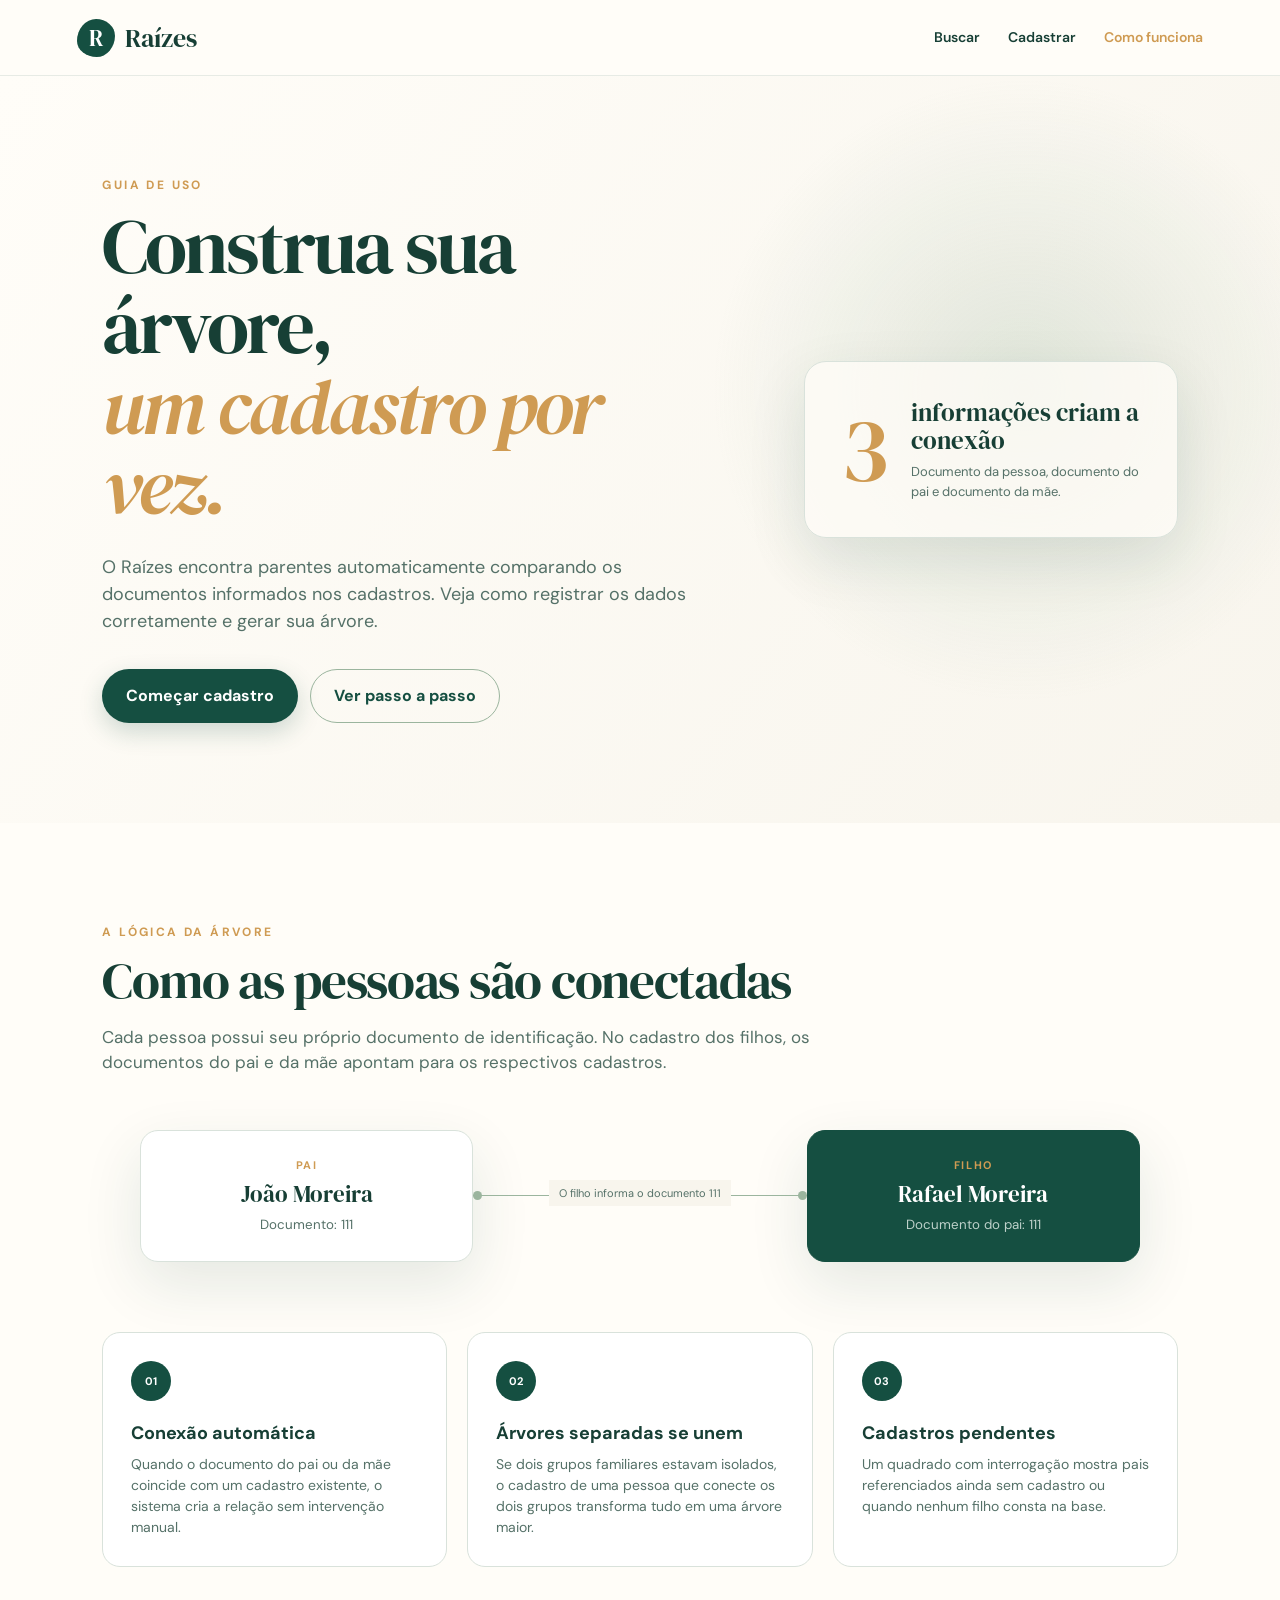
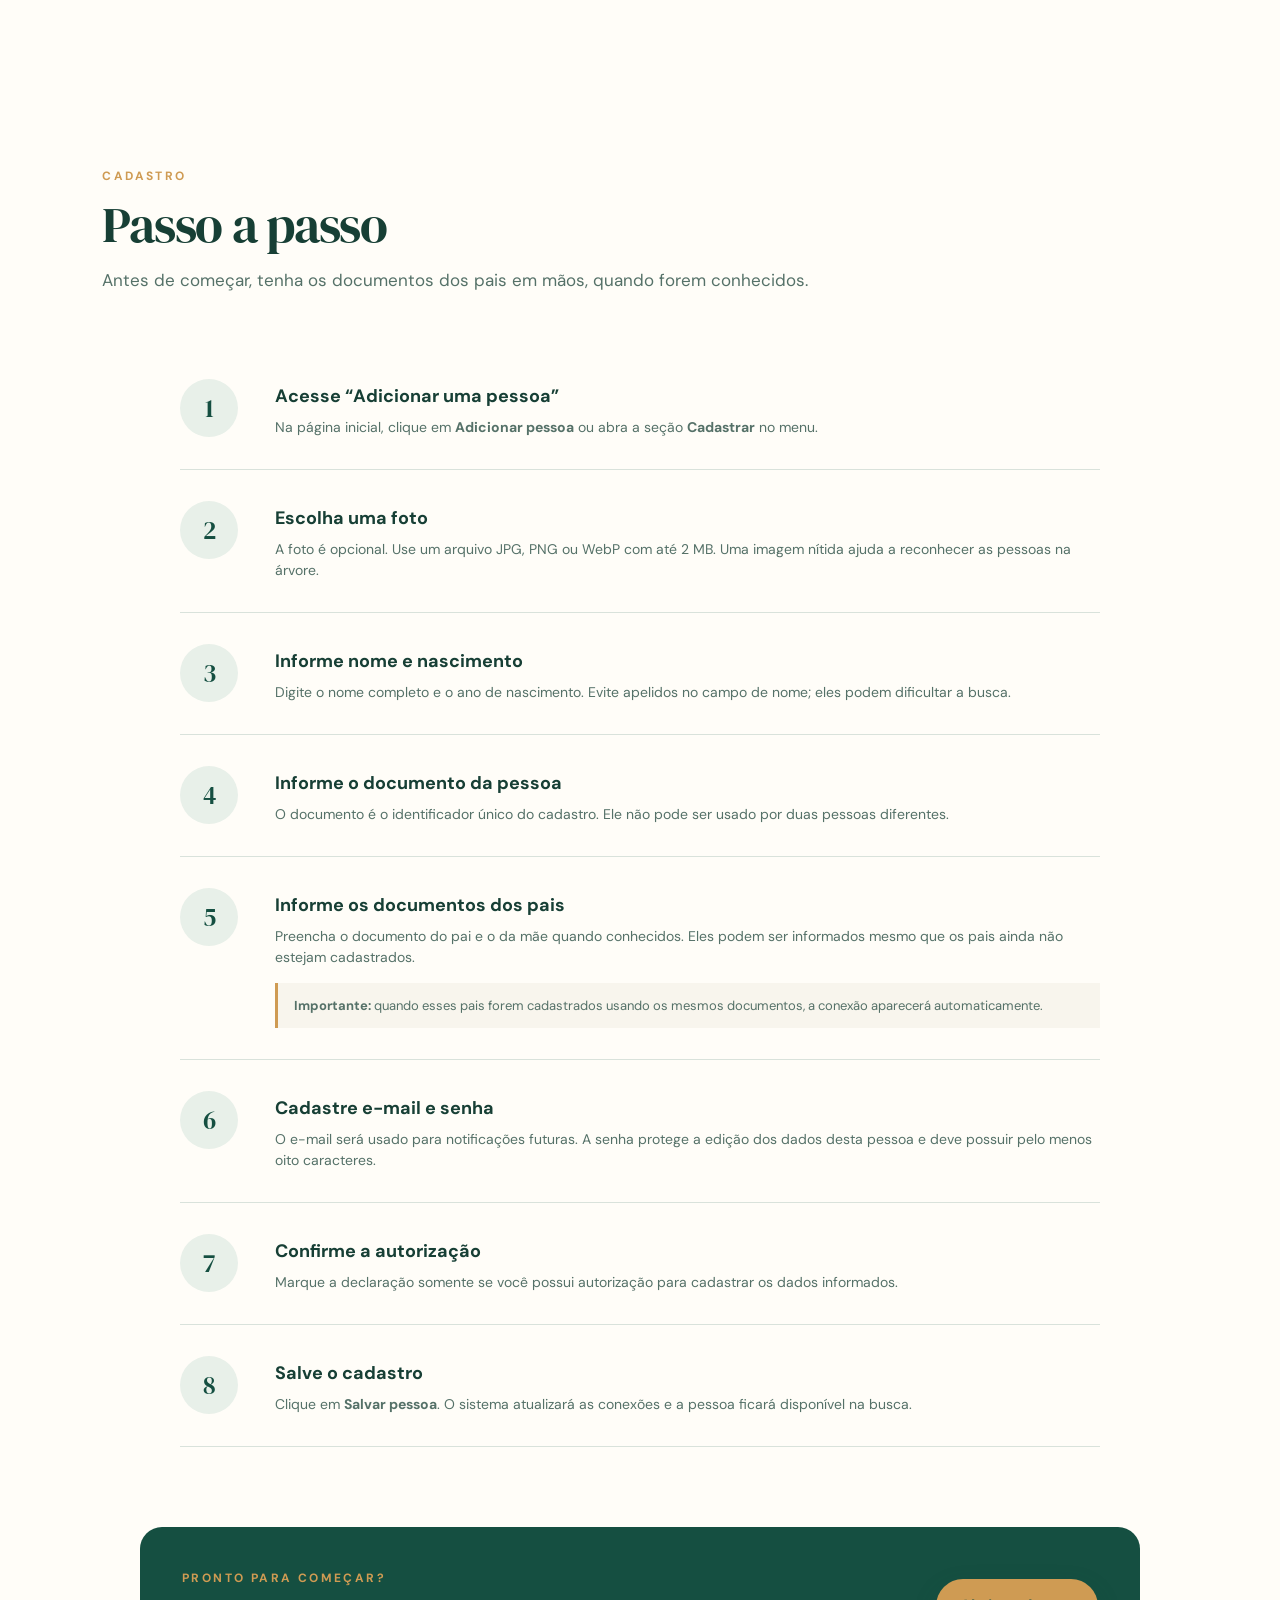
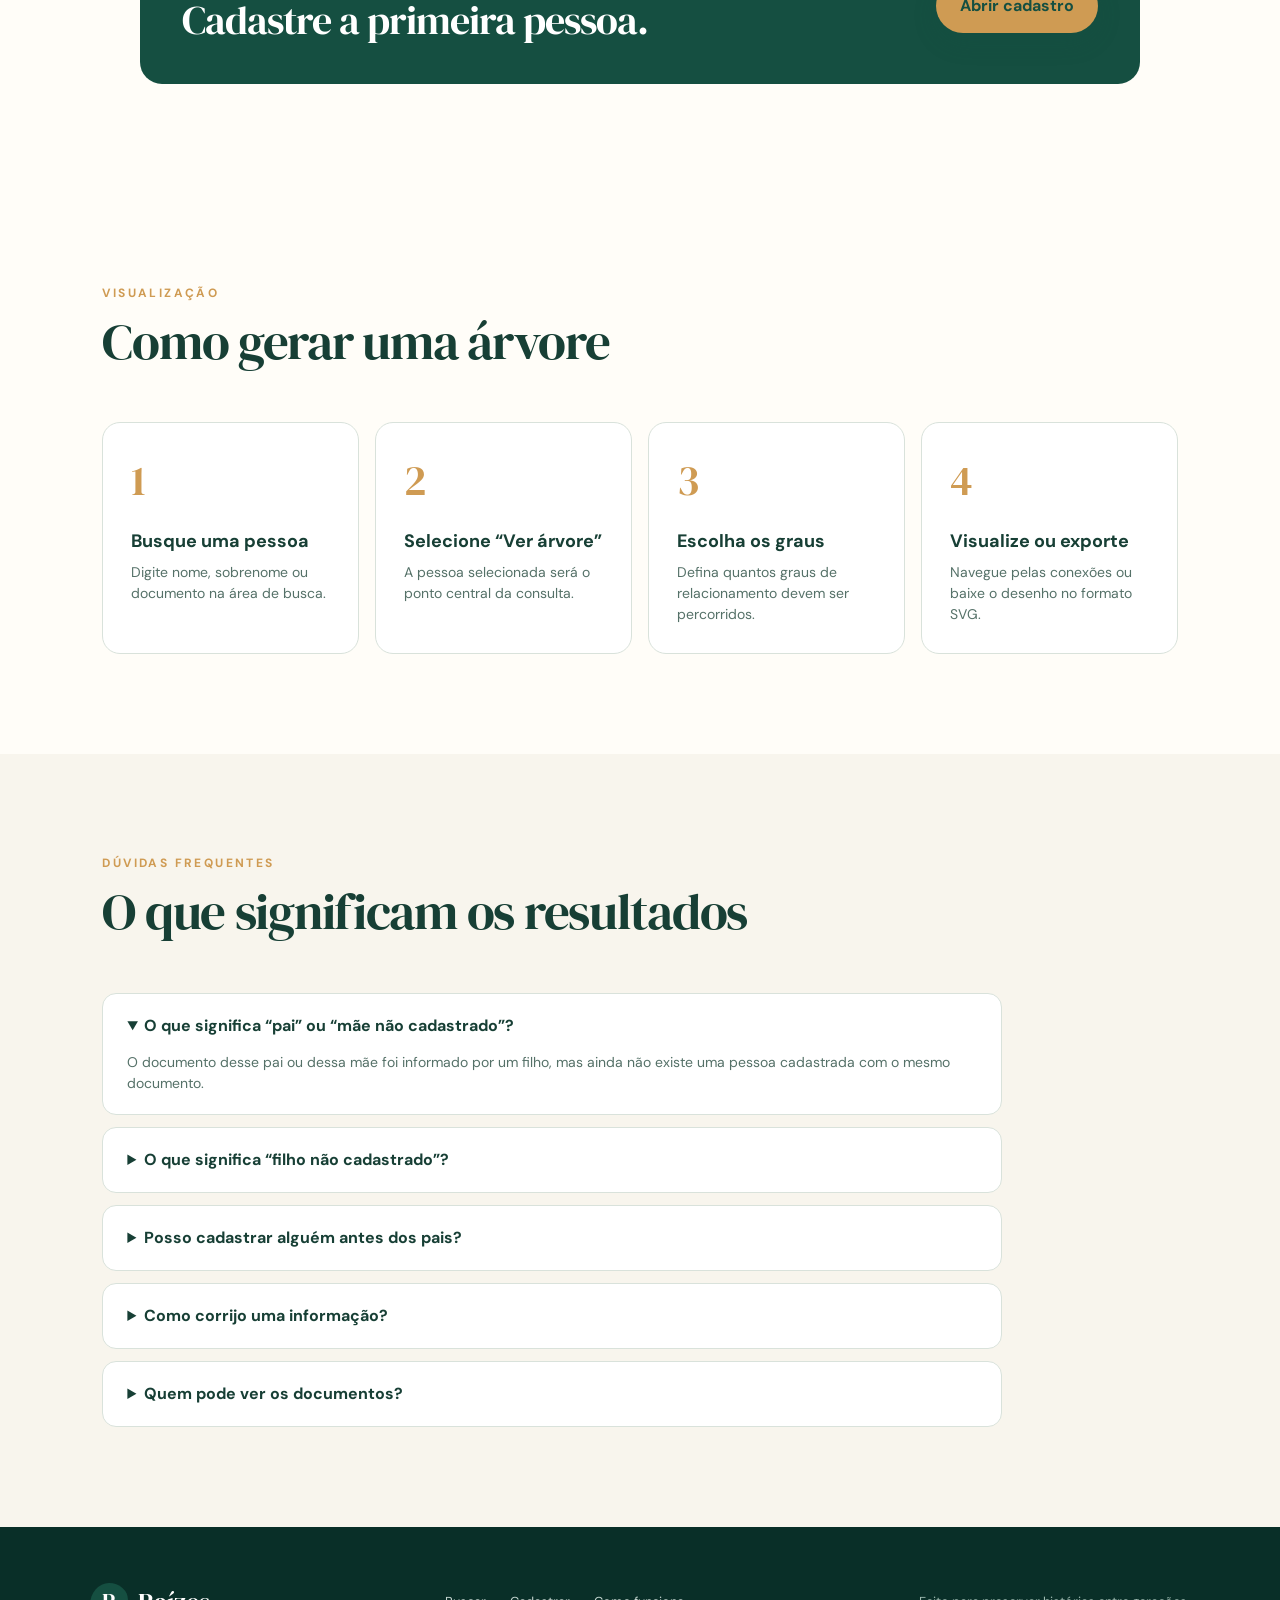
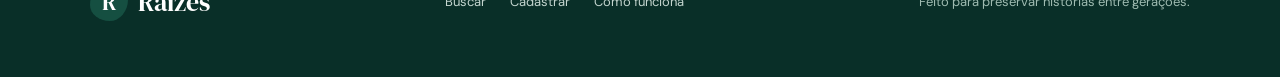
==== instrucoes.html @ 7bfa7e59 "Initial genealogy website" ====
<!doctype html>
<html lang="pt-BR">
<head>
  <meta charset="UTF-8">
  <meta name="viewport" content="width=device-width, initial-scale=1.0">
  <meta name="description" content="Instruções para cadastrar pessoas e gerar árvores genealógicas no Raízes.">
  <title>Como funciona — Raízes</title>
  <link rel="preconnect" href="https://fonts.googleapis.com">
  <link rel="preconnect" href="https://fonts.gstatic.com" crossorigin>
  <link href="https://fonts.googleapis.com/css2?family=DM+Sans:wght@400;500;600;700&family=DM+Serif+Display&display=swap" rel="stylesheet">
  <link rel="stylesheet" href="styles.css">
</head>
<body>
  <header class="site-header">
    <a class="brand" href="index.html" aria-label="Raízes, página inicial">
      <span class="brand-mark" aria-hidden="true">R</span>
      <span>Raízes</span>
    </a>
    <nav aria-label="Navegação principal">
      <a href="index.html#buscar">Buscar</a>
      <a href="index.html#cadastro">Cadastrar</a>
      <a class="nav-current" href="instrucoes.html" aria-current="page">Como funciona</a>
    </nav>
  </header>

  <main class="guide-page">
    <section class="guide-hero">
      <div>
        <p class="eyebrow">Guia de uso</p>
        <h1>Construa sua árvore,<br><em>um cadastro por vez.</em></h1>
        <p>O Raízes encontra parentes automaticamente comparando os documentos informados nos cadastros. Veja como registrar os dados corretamente e gerar sua árvore.</p>
        <div class="hero-actions">
          <a class="button button-primary" href="index.html#cadastro">Começar cadastro</a>
          <a class="button button-secondary" href="#passo-a-passo">Ver passo a passo</a>
        </div>
      </div>
      <aside class="guide-summary">
        <span class="summary-number">3</span>
        <div>
          <strong>informações criam a conexão</strong>
          <p>Documento da pessoa, documento do pai e documento da mãe.</p>
        </div>
      </aside>
    </section>

    <section class="guide-section" id="como-funciona">
      <div class="guide-section-heading">
        <p class="eyebrow">A lógica da árvore</p>
        <h2>Como as pessoas são conectadas</h2>
        <p>Cada pessoa possui seu próprio documento de identificação. No cadastro dos filhos, os documentos do pai e da mãe apontam para os respectivos cadastros.</p>
      </div>

      <div class="connection-example" aria-label="Exemplo de conexão familiar">
        <article class="example-person">
          <span class="example-role">Pai</span>
          <strong>João Moreira</strong>
          <small>Documento: 111</small>
        </article>
        <div class="example-line">
          <span>O filho informa o documento 111</span>
        </div>
        <article class="example-person example-focus">
          <span class="example-role">Filho</span>
          <strong>Rafael Moreira</strong>
          <small>Documento do pai: 111</small>
        </article>
      </div>

      <div class="information-grid">
        <article>
          <span class="info-icon">01</span>
          <h3>Conexão automática</h3>
          <p>Quando o documento do pai ou da mãe coincide com um cadastro existente, o sistema cria a relação sem intervenção manual.</p>
        </article>
        <article>
          <span class="info-icon">02</span>
          <h3>Árvores separadas se unem</h3>
          <p>Se dois grupos familiares estavam isolados, o cadastro de uma pessoa que conecte os dois grupos transforma tudo em uma árvore maior.</p>
        </article>
        <article>
          <span class="info-icon">03</span>
          <h3>Cadastros pendentes</h3>
          <p>Um quadrado com interrogação mostra pais referenciados ainda sem cadastro ou quando nenhum filho consta na base.</p>
        </article>
      </div>
    </section>

    <section class="guide-section guide-steps-section" id="passo-a-passo">
      <div class="guide-section-heading">
        <p class="eyebrow">Cadastro</p>
        <h2>Passo a passo</h2>
        <p>Antes de começar, tenha os documentos dos pais em mãos, quando forem conhecidos.</p>
      </div>

      <ol class="steps-list">
        <li>
          <span class="step-number">1</span>
          <div>
            <h3>Acesse “Adicionar uma pessoa”</h3>
            <p>Na página inicial, clique em <strong>Adicionar pessoa</strong> ou abra a seção <strong>Cadastrar</strong> no menu.</p>
          </div>
        </li>
        <li>
          <span class="step-number">2</span>
          <div>
            <h3>Escolha uma foto</h3>
            <p>A foto é opcional. Use um arquivo JPG, PNG ou WebP com até 2 MB. Uma imagem nítida ajuda a reconhecer as pessoas na árvore.</p>
          </div>
        </li>
        <li>
          <span class="step-number">3</span>
          <div>
            <h3>Informe nome e nascimento</h3>
            <p>Digite o nome completo e o ano de nascimento. Evite apelidos no campo de nome; eles podem dificultar a busca.</p>
          </div>
        </li>
        <li>
          <span class="step-number">4</span>
          <div>
            <h3>Informe o documento da pessoa</h3>
            <p>O documento é o identificador único do cadastro. Ele não pode ser usado por duas pessoas diferentes.</p>
          </div>
        </li>
        <li>
          <span class="step-number">5</span>
          <div>
            <h3>Informe os documentos dos pais</h3>
            <p>Preencha o documento do pai e o da mãe quando conhecidos. Eles podem ser informados mesmo que os pais ainda não estejam cadastrados.</p>
            <div class="step-note"><strong>Importante:</strong> quando esses pais forem cadastrados usando os mesmos documentos, a conexão aparecerá automaticamente.</div>
          </div>
        </li>
        <li>
          <span class="step-number">6</span>
          <div>
            <h3>Cadastre e-mail e senha</h3>
            <p>O e-mail será usado para notificações futuras. A senha protege a edição dos dados desta pessoa e deve possuir pelo menos oito caracteres.</p>
          </div>
        </li>
        <li>
          <span class="step-number">7</span>
          <div>
            <h3>Confirme a autorização</h3>
            <p>Marque a declaração somente se você possui autorização para cadastrar os dados informados.</p>
          </div>
        </li>
        <li>
          <span class="step-number">8</span>
          <div>
            <h3>Salve o cadastro</h3>
            <p>Clique em <strong>Salvar pessoa</strong>. O sistema atualizará as conexões e a pessoa ficará disponível na busca.</p>
          </div>
        </li>
      </ol>

      <div class="guide-cta">
        <div>
          <p class="eyebrow">Pronto para começar?</p>
          <h2>Cadastre a primeira pessoa.</h2>
        </div>
        <a class="button button-primary" href="index.html#cadastro">Abrir cadastro</a>
      </div>
    </section>

    <section class="guide-section">
      <div class="guide-section-heading">
        <p class="eyebrow">Visualização</p>
        <h2>Como gerar uma árvore</h2>
      </div>
      <div class="usage-cards">
        <article>
          <span>1</span>
          <h3>Busque uma pessoa</h3>
          <p>Digite nome, sobrenome ou documento na área de busca.</p>
        </article>
        <article>
          <span>2</span>
          <h3>Selecione “Ver árvore”</h3>
          <p>A pessoa selecionada será o ponto central da consulta.</p>
        </article>
        <article>
          <span>3</span>
          <h3>Escolha os graus</h3>
          <p>Defina quantos graus de relacionamento devem ser percorridos.</p>
        </article>
        <article>
          <span>4</span>
          <h3>Visualize ou exporte</h3>
          <p>Navegue pelas conexões ou baixe o desenho no formato SVG.</p>
        </article>
      </div>
    </section>

    <section class="guide-section guide-faq">
      <div class="guide-section-heading">
        <p class="eyebrow">Dúvidas frequentes</p>
        <h2>O que significam os resultados</h2>
      </div>
      <div class="faq-list">
        <details open>
          <summary>O que significa “pai” ou “mãe não cadastrado”?</summary>
          <p>O documento desse pai ou dessa mãe foi informado por um filho, mas ainda não existe uma pessoa cadastrada com o mesmo documento.</p>
        </details>
        <details>
          <summary>O que significa “filho não cadastrado”?</summary>
          <p>Nenhuma pessoa atualmente cadastrada informou esse registro como pai ou mãe. Isso significa apenas que não há filho encontrado na base.</p>
        </details>
        <details>
          <summary>Posso cadastrar alguém antes dos pais?</summary>
          <p>Sim. Informe os documentos dos pais. A interrogação será substituída automaticamente quando os respectivos cadastros forem criados.</p>
        </details>
        <details>
          <summary>Como corrijo uma informação?</summary>
          <p>Localize a pessoa na busca, clique em <strong>Editar</strong> e informe a senha definida no cadastro.</p>
        </details>
        <details>
          <summary>Quem pode ver os documentos?</summary>
          <p>Na listagem pública, os documentos aparecem mascarados. O acesso e o tratamento dos dados completos dependem das regras de privacidade configuradas pelo responsável pelo sistema.</p>
        </details>
      </div>
    </section>
  </main>

  <footer>
    <a class="brand" href="index.html"><span class="brand-mark">R</span><span>Raízes</span></a>
    <div class="footer-links">
      <a href="index.html#buscar">Buscar</a>
      <a href="index.html#cadastro">Cadastrar</a>
      <a href="instrucoes.html">Como funciona</a>
    </div>
    <p>Feito para preservar histórias entre gerações.</p>
  </footer>
</body>
</html>
---- styles.css ----
:root {
  --ink: #173f35;
  --ink-soft: #557168;
  --forest: #154f41;
  --forest-dark: #0d3c32;
  --sage: #9bb59e;
  --mint: #e8f0e9;
  --cream: #f8f5ed;
  --paper: #fffdf8;
  --gold: #cf9b53;
  --line: #d9e2db;
  --shadow: 0 22px 60px rgba(22, 64, 53, .11);
  --radius: 22px;
}

* { box-sizing: border-box; }
html { scroll-behavior: smooth; }
body {
  margin: 0;
  color: var(--ink);
  background: var(--paper);
  font-family: "DM Sans", sans-serif;
  line-height: 1.5;
}
button, input, select { font: inherit; }
button, a { -webkit-tap-highlight-color: transparent; }
a { color: inherit; text-decoration: none; }
.hidden { display: none !important; }
.sr-only { position: absolute; width: 1px; height: 1px; padding: 0; margin: -1px; overflow: hidden; clip: rect(0,0,0,0); white-space: nowrap; border: 0; }

.site-header {
  height: 76px;
  padding: 0 clamp(24px, 6vw, 88px);
  display: flex;
  align-items: center;
  justify-content: space-between;
  border-bottom: 1px solid rgba(21,79,65,.1);
  position: sticky;
  top: 0;
  z-index: 20;
  background: rgba(255,253,248,.92);
  backdrop-filter: blur(16px);
}
.brand { display: inline-flex; align-items: center; gap: 10px; font: 26px "DM Serif Display", serif; }
.brand-mark {
  width: 38px; height: 38px; display: grid; place-items: center;
  color: white; background: var(--forest); border-radius: 50% 50% 48% 52% / 58% 44% 56% 42%;
  font-size: 23px;
}
nav { display: flex; align-items: center; gap: 28px; font-size: 14px; font-weight: 600; }
nav a:hover { color: var(--gold); }
.nav-current { color: var(--gold); }

.hero {
  min-height: calc(100vh - 76px);
  padding: 72px clamp(24px, 7vw, 110px);
  display: grid;
  grid-template-columns: minmax(0, 1fr) minmax(360px, .9fr);
  align-items: center;
  gap: 48px;
  overflow: hidden;
  background:
    radial-gradient(circle at 82% 46%, rgba(154,181,158,.23), transparent 29%),
    linear-gradient(120deg, var(--paper), var(--cream));
}
.eyebrow { margin: 0 0 13px; color: var(--gold); font-size: 12px; font-weight: 700; letter-spacing: .2em; text-transform: uppercase; }
h1, h2 { font-family: "DM Serif Display", serif; font-weight: 400; line-height: 1.04; }
h1 { max-width: 720px; margin: 0; font-size: clamp(58px, 7vw, 102px); letter-spacing: -.04em; }
h1 em { color: var(--gold); font-weight: 400; }
h2 { margin: 0; font-size: clamp(38px, 4vw, 58px); letter-spacing: -.025em; }
.hero-text { max-width: 590px; margin: 28px 0 32px; color: var(--ink-soft); font-size: 18px; }
.hero-actions, .form-actions, .dialog-actions { display: flex; gap: 12px; flex-wrap: wrap; }
.button {
  border: 1px solid transparent; border-radius: 999px; padding: 14px 23px; cursor: pointer;
  font-weight: 700; transition: .2s ease; display: inline-flex; align-items: center; justify-content: center;
}
.button:hover { transform: translateY(-2px); }
.button-primary { background: var(--forest); color: white; box-shadow: 0 9px 24px rgba(21,79,65,.2); }
.button-primary:hover { background: var(--forest-dark); }
.button-secondary { color: var(--forest); background: transparent; border-color: var(--sage); }
.button-secondary:hover, .button-ghost:hover { background: var(--mint); }
.button-ghost { padding: 10px 16px; color: var(--forest); background: transparent; }
.button-small { padding: 9px 15px; font-size: 13px; }
.hero-stats { margin-top: 58px; display: flex; gap: 50px; }
.hero-stats div { display: grid; }
.hero-stats strong { font: 34px "DM Serif Display", serif; }
.hero-stats span { color: var(--ink-soft); font-size: 12px; text-transform: uppercase; letter-spacing: .11em; }

.hero-art { min-height: 560px; position: relative; }
.hero-art svg { position: absolute; inset: 0; width: 100%; height: 100%; }
.hero-art path { fill: none; stroke: rgba(21,79,65,.32); stroke-width: 1.5; stroke-dasharray: 5 6; }
.orbit { position: absolute; border: 1px solid rgba(21,79,65,.12); border-radius: 50%; }
.orbit-one { inset: 12%; }
.orbit-two { inset: 25%; }
.portrait {
  position: absolute; z-index: 2; display: grid; place-items: center;
  border: 8px solid var(--paper); border-radius: 50%; color: white;
  background: linear-gradient(145deg, var(--sage), var(--forest));
  box-shadow: var(--shadow); font: 600 18px "DM Sans";
}
.portrait-main { width: 148px; height: 148px; left: 50%; top: 50%; transform: translate(-50%,-50%); font-size: 32px; background: linear-gradient(145deg, #d1b895, #6b4d3f); }
.portrait-a { width: 92px; height: 92px; left: 10%; top: 15%; }
.portrait-b { width: 104px; height: 104px; right: 8%; top: 12%; background: linear-gradient(145deg, #aebcc8, #3f5562); }
.portrait-c { width: 86px; height: 86px; left: 11%; bottom: 12%; background: linear-gradient(145deg, #d2aa9d, #704b47); }
.portrait-d { width: 82px; height: 82px; right: 6%; bottom: 10%; color: var(--forest); background: var(--mint); border-style: dashed; }

.section { padding: 100px clamp(24px, 7vw, 110px); }
.section-heading { display: flex; align-items: end; justify-content: space-between; gap: 40px; margin-bottom: 46px; }
.section-heading > p { max-width: 480px; color: var(--ink-soft); }
.search-section { background: var(--forest); color: white; }
.search-section .section-heading > p, .search-section .result-meta { color: #b9d0c7; }
.search-bar { display: flex; gap: 12px; max-width: 900px; }
.search-field { flex: 1; height: 60px; display: flex; align-items: center; gap: 14px; background: white; border-radius: 999px; padding: 0 22px; }
.search-field svg { width: 22px; fill: none; stroke: var(--ink-soft); stroke-width: 1.8; }
.search-field input { flex: 1; min-width: 0; border: 0; outline: 0; color: var(--ink); font-size: 16px; }
.search-section .button-primary { background: var(--gold); color: #193e35; }
.result-meta { margin: 20px 0; font-size: 13px; }
.people-grid { display: grid; grid-template-columns: repeat(4, 1fr); gap: 16px; }
.person-card {
  min-width: 0; padding: 20px; text-align: left; color: var(--ink); background: var(--paper);
  border: 2px solid transparent; border-radius: 18px; cursor: pointer; transition: .2s ease;
}
.person-card:hover, .person-card.selected { border-color: var(--gold); transform: translateY(-3px); }
.person-card-header { display: flex; align-items: center; gap: 13px; }
.avatar {
  width: 50px; height: 50px; flex: 0 0 50px; object-fit: cover; border-radius: 50%;
  display: grid; place-items: center; color: white; background: var(--sage); font-weight: 700;
}
.person-card h3 { overflow: hidden; margin: 0; font-size: 16px; text-overflow: ellipsis; white-space: nowrap; }
.person-card p { margin: 3px 0 0; color: var(--ink-soft); font-size: 12px; }
.person-card-actions { display: flex; gap: 8px; margin-top: 16px; }
.card-link { padding: 0; border: 0; color: var(--forest); background: none; cursor: pointer; font-size: 12px; font-weight: 700; }
.empty-results { grid-column: 1 / -1; padding: 50px; text-align: center; color: #b9d0c7; border: 1px dashed #608378; border-radius: var(--radius); }

.tree-section { background: var(--cream); }
.tree-heading { align-items: center; }
.tree-controls { display: flex; align-items: end; gap: 10px; flex-wrap: wrap; }
.tree-controls label { display: grid; gap: 5px; color: var(--ink-soft); font-size: 11px; font-weight: 700; text-transform: uppercase; }
select, .field input {
  min-height: 48px; padding: 0 14px; color: var(--ink); background: white; border: 1px solid var(--line); border-radius: 12px; outline: none;
}
select:focus, .field input:focus { border-color: var(--forest); box-shadow: 0 0 0 3px rgba(21,79,65,.1); }
.tree-legend { display: flex; gap: 20px; margin-bottom: 15px; color: var(--ink-soft); font-size: 12px; }
.tree-legend span { display: flex; align-items: center; gap: 7px; }
.legend-dot { width: 10px; height: 10px; border-radius: 50%; }
.person-dot { background: var(--forest); }
.missing-dot { border: 2px dashed var(--gold); }
.tree-canvas {
  min-height: 570px; position: relative; overflow: auto; background: var(--paper);
  border: 1px solid var(--line); border-radius: var(--radius); box-shadow: var(--shadow);
}
#tree-svg { min-width: 100%; min-height: 570px; display: block; }
.tree-empty { position: absolute; inset: 0; display: grid; place-items: center; color: var(--ink-soft); }
.tree-edge { fill: none; stroke: #a8bdb2; stroke-width: 1.5; }
.tree-node { cursor: pointer; }
.tree-node circle { fill: var(--paper); stroke: var(--forest); stroke-width: 3; }
.tree-node.focus circle { fill: var(--forest); }
.tree-node.focus text { fill: white; }
.tree-node.missing rect { fill: var(--cream); stroke: var(--gold); stroke-width: 2; stroke-dasharray: 6 4; }
.tree-node text { fill: var(--ink); font-family: "DM Sans"; text-anchor: middle; pointer-events: none; }
.tree-node .node-name { font-size: 12px; font-weight: 700; }
.tree-node .node-meta { fill: var(--ink-soft); font-size: 10px; }
.tree-node.focus .node-meta { fill: #c8dad2; }

.form-section { display: grid; grid-template-columns: .75fr 1.25fr; gap: 80px; background: var(--paper); }
.form-intro > p:not(.eyebrow) { color: var(--ink-soft); }
.privacy-note { margin-top: 40px; padding: 20px; border-left: 3px solid var(--gold); background: var(--cream); }
.privacy-note p { margin: 6px 0 0; color: var(--ink-soft); font-size: 13px; }
.person-form { display: grid; grid-template-columns: 1fr 1fr; gap: 20px; padding: 32px; border: 1px solid var(--line); border-radius: var(--radius); box-shadow: var(--shadow); }
.field { display: grid; gap: 7px; }
.field label, .field > span { color: var(--ink-soft); font-size: 12px; font-weight: 700; }
.full { grid-column: 1 / -1; }
.photo-field { grid-column: 1 / -1; display: flex; align-items: center; gap: 13px; }
.photo-field small { color: var(--ink-soft); }
.photo-preview { width: 70px; height: 70px; overflow: hidden; display: grid; place-items: center; border: 1px dashed var(--sage); border-radius: 50%; background: var(--mint); font-size: 24px; }
.photo-preview img { width: 100%; height: 100%; object-fit: cover; }
.consent { display: flex; gap: 10px; color: var(--ink-soft); font-size: 12px; }
.consent input { margin-top: 3px; accent-color: var(--forest); }
.form-status { min-height: 20px; margin: 0; color: var(--ink-soft); font-size: 13px; }
.form-status.error { color: #a63838; }
.form-status.success { color: var(--forest); }

footer { min-height: 150px; padding: 40px clamp(24px, 7vw, 110px); display: flex; align-items: center; justify-content: space-between; color: white; background: #092f28; }
footer p { color: #9fbbb1; font-size: 13px; }
.footer-links { display: flex; gap: 24px; color: #c4d5cf; font-size: 13px; }
.footer-links a:hover { color: var(--gold); }

.guide-page { background: var(--paper); }
.guide-hero {
  min-height: 640px; padding: 100px clamp(24px, 8vw, 130px);
  display: grid; grid-template-columns: 1.25fr .75fr; align-items: center; gap: 80px;
  background:
    radial-gradient(circle at 80% 42%, rgba(154,181,158,.28), transparent 28%),
    linear-gradient(125deg, var(--paper), var(--cream));
}
.guide-hero h1 { font-size: clamp(52px, 6vw, 88px); }
.guide-hero > div > p:not(.eyebrow) { max-width: 700px; margin: 28px 0 34px; color: var(--ink-soft); font-size: 18px; }
.guide-summary {
  padding: 36px; display: flex; align-items: center; gap: 22px;
  background: rgba(255,253,248,.78); border: 1px solid var(--line); border-radius: var(--radius); box-shadow: var(--shadow);
}
.summary-number { color: var(--gold); font: 90px "DM Serif Display", serif; line-height: 1; }
.guide-summary strong { display: block; font: 25px "DM Serif Display", serif; line-height: 1.12; }
.guide-summary p { margin: 8px 0 0; color: var(--ink-soft); font-size: 13px; }
.guide-section { padding: 100px clamp(24px, 8vw, 130px); }
.guide-section:nth-child(odd) { background: var(--cream); }
.guide-section-heading { max-width: 780px; margin-bottom: 54px; }
.guide-section-heading > p:last-child { color: var(--ink-soft); font-size: 17px; }
.connection-example {
  max-width: 1000px; margin: 0 auto 70px; display: grid; grid-template-columns: 1fr 1fr 1fr; align-items: center;
}
.example-person { padding: 26px; display: grid; gap: 5px; text-align: center; background: white; border: 1px solid var(--line); border-radius: 18px; box-shadow: var(--shadow); }
.example-focus { color: white; background: var(--forest); border-color: var(--forest); }
.example-role { color: var(--gold); font-size: 11px; font-weight: 700; letter-spacing: .15em; text-transform: uppercase; }
.example-person strong { font: 23px "DM Serif Display", serif; }
.example-person small { color: var(--ink-soft); }
.example-focus small { color: #bed1ca; }
.example-line { height: 1px; position: relative; background: var(--sage); text-align: center; }
.example-line::before, .example-line::after { content: ""; width: 9px; height: 9px; position: absolute; top: -4px; border-radius: 50%; background: var(--sage); }
.example-line::before { left: 0; }
.example-line::after { right: 0; }
.example-line span { padding: 6px 10px; position: relative; top: -15px; color: var(--ink-soft); background: var(--cream); font-size: 11px; }
.information-grid { display: grid; grid-template-columns: repeat(3, 1fr); gap: 20px; }
.information-grid article, .usage-cards article { padding: 28px; background: white; border: 1px solid var(--line); border-radius: 18px; }
.info-icon { width: 40px; height: 40px; display: grid; place-items: center; color: white; background: var(--forest); border-radius: 50%; font-size: 11px; font-weight: 700; }
.information-grid h3, .usage-cards h3, .steps-list h3 { margin: 19px 0 7px; font-size: 18px; }
.information-grid p, .usage-cards p, .steps-list p { margin: 0; color: var(--ink-soft); font-size: 14px; }
.guide-steps-section { background: var(--paper) !important; }
.steps-list { max-width: 920px; margin: 0 auto; padding: 0; list-style: none; }
.steps-list li { display: grid; grid-template-columns: 70px 1fr; gap: 25px; padding: 31px 0; border-bottom: 1px solid var(--line); }
.step-number {
  width: 58px; height: 58px; display: grid; place-items: center;
  color: var(--forest); background: var(--mint); border-radius: 50%; font: 25px "DM Serif Display", serif;
}
.steps-list h3 { margin-top: 4px; }
.step-note { margin-top: 15px; padding: 13px 16px; color: var(--ink-soft); background: var(--cream); border-left: 3px solid var(--gold); font-size: 13px; }
.guide-cta { max-width: 1000px; margin: 80px auto 0; padding: 42px; display: flex; align-items: center; justify-content: space-between; gap: 30px; color: white; background: var(--forest); border-radius: var(--radius); }
.guide-cta h2 { font-size: 40px; }
.guide-cta .button-primary { color: var(--forest); background: var(--gold); }
.usage-cards { display: grid; grid-template-columns: repeat(4, 1fr); gap: 16px; }
.usage-cards > article > span { color: var(--gold); font: 42px "DM Serif Display", serif; }
.faq-list { max-width: 900px; display: grid; gap: 12px; }
.faq-list details { padding: 20px 24px; background: white; border: 1px solid var(--line); border-radius: 14px; }
.faq-list summary { cursor: pointer; font-weight: 700; }
.faq-list p { margin: 14px 0 0; color: var(--ink-soft); font-size: 14px; }

dialog { width: min(520px, calc(100% - 30px)); padding: 0; border: 0; border-radius: var(--radius); box-shadow: 0 30px 100px rgba(0,0,0,.3); }
dialog::backdrop { background: rgba(8,35,29,.6); backdrop-filter: blur(5px); }
.dialog-card { position: relative; display: grid; gap: 18px; padding: 34px; }
.dialog-card h2 { font-size: 38px; }
.dialog-card > p:not(.eyebrow) { margin: 0; color: var(--ink-soft); }
.dialog-close { position: absolute; right: 18px; top: 14px; border: 0; background: none; color: var(--ink-soft); cursor: pointer; font-size: 28px; }
.dialog-actions { justify-content: flex-end; }
.toggle-row { display: flex; gap: 10px; color: var(--ink-soft); font-size: 13px; }
.toast {
  position: fixed; right: 22px; bottom: 22px; z-index: 50; max-width: 360px; padding: 14px 18px;
  color: white; background: var(--forest); border-radius: 12px; box-shadow: var(--shadow);
  opacity: 0; transform: translateY(15px); pointer-events: none; transition: .25s ease;
}
.toast.show { opacity: 1; transform: translateY(0); }

@media (max-width: 960px) {
  .hero { grid-template-columns: 1fr; padding-top: 60px; }
  .hero-art { min-height: 460px; }
  .people-grid { grid-template-columns: repeat(2, 1fr); }
  .form-section { grid-template-columns: 1fr; gap: 40px; }
  .section-heading { align-items: start; flex-direction: column; }
  .guide-hero { grid-template-columns: 1fr; }
  .guide-summary { max-width: 520px; }
  .information-grid { grid-template-columns: 1fr; }
  .usage-cards { grid-template-columns: repeat(2, 1fr); }
}
@media (max-width: 640px) {
  nav a { display: none; }
  .site-header { padding: 0 18px; }
  .hero, .section { padding: 64px 20px; }
  .hero { min-height: auto; }
  .hero-art { min-height: 360px; }
  .portrait-main { width: 110px; height: 110px; }
  .people-grid { grid-template-columns: 1fr; }
  .search-bar { flex-direction: column; }
  .person-form { grid-template-columns: 1fr; padding: 22px; }
  .field, .full, .photo-field { grid-column: 1; }
  .tree-controls { align-items: stretch; width: 100%; }
  .tree-controls > * { flex: 1; }
  footer { align-items: start; flex-direction: column; gap: 20px; }
  .footer-links { flex-wrap: wrap; }
  .guide-hero, .guide-section { padding: 64px 20px; }
  .guide-hero { min-height: auto; }
  .connection-example { grid-template-columns: 1fr; gap: 35px; }
  .example-line { height: 60px; width: 1px; margin: 0 auto; }
  .example-line::before { left: -4px; top: 0; }
  .example-line::after { left: -4px; top: auto; bottom: 0; }
  .example-line span { width: 180px; display: block; top: 17px; left: -90px; }
  .steps-list li { grid-template-columns: 48px 1fr; gap: 14px; }
  .step-number { width: 44px; height: 44px; font-size: 20px; }
  .usage-cards { grid-template-columns: 1fr; }
  .guide-cta { align-items: start; flex-direction: column; padding: 30px; }
}
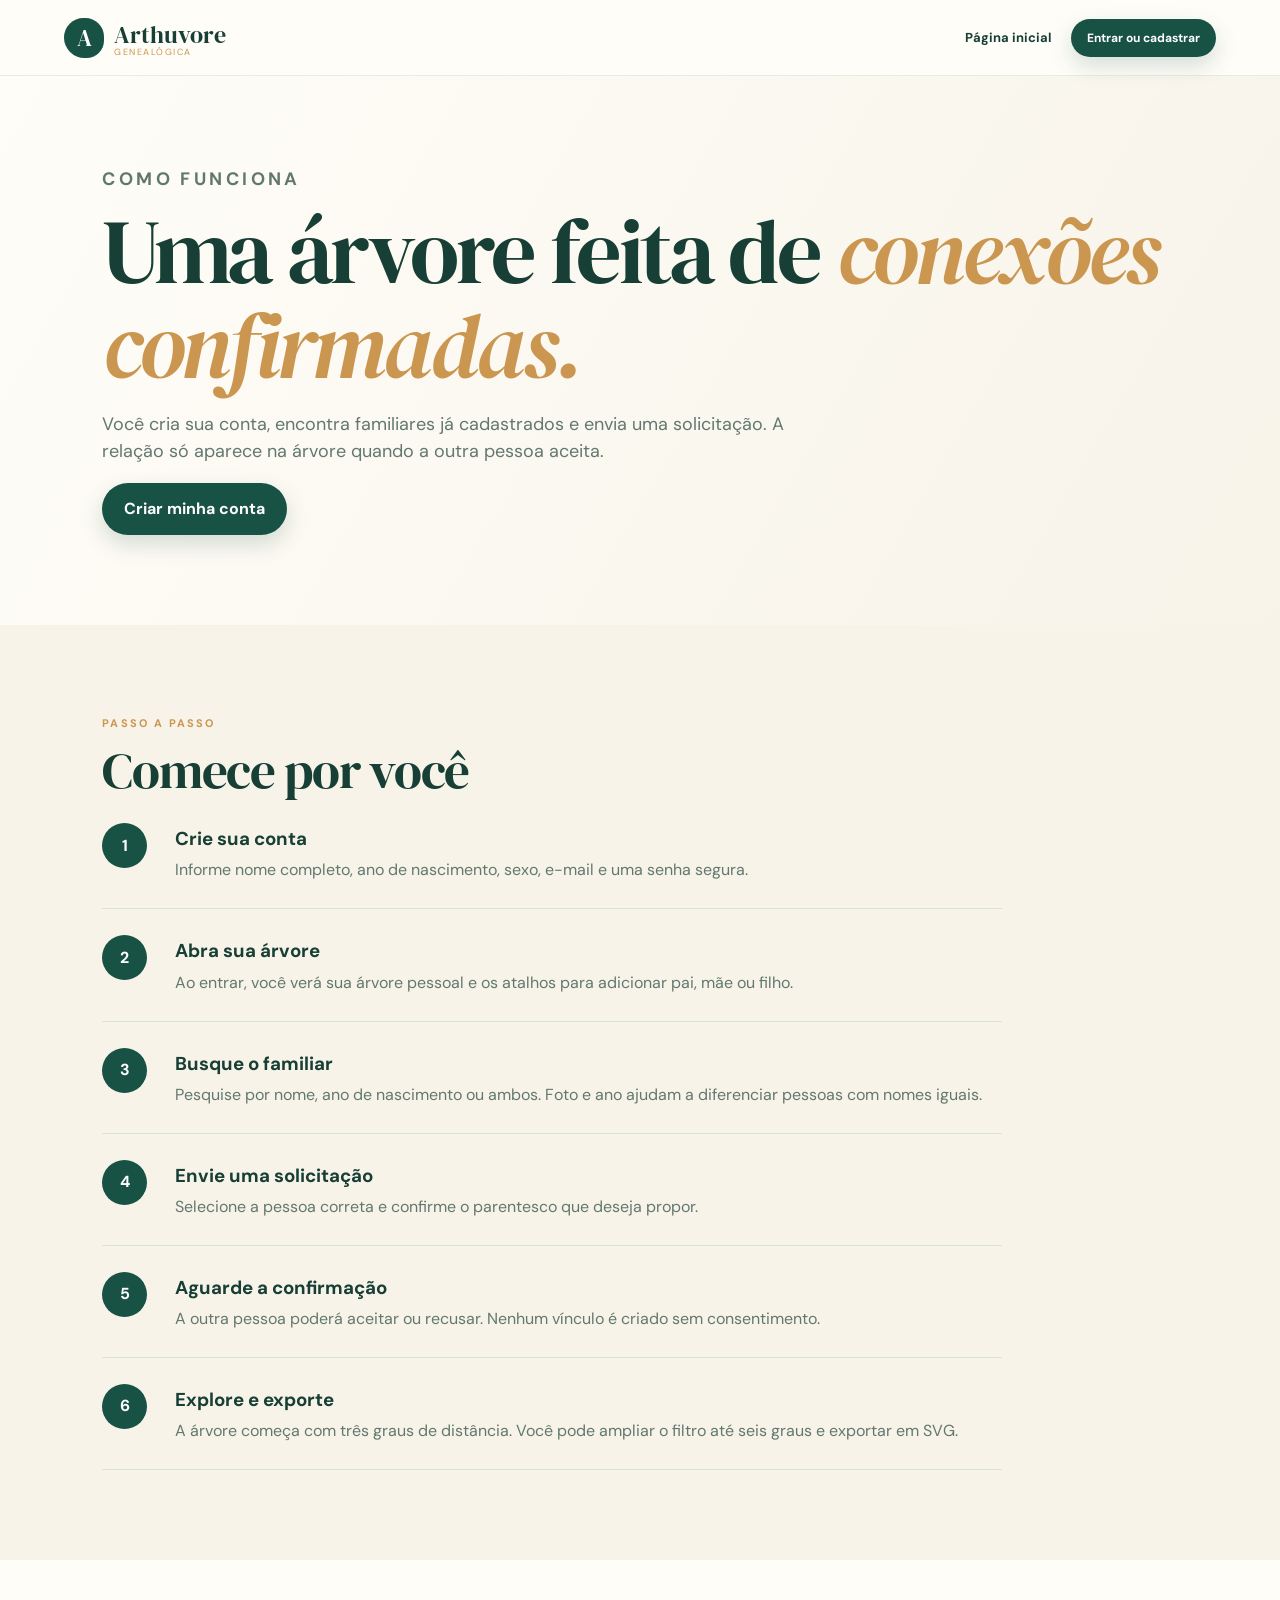
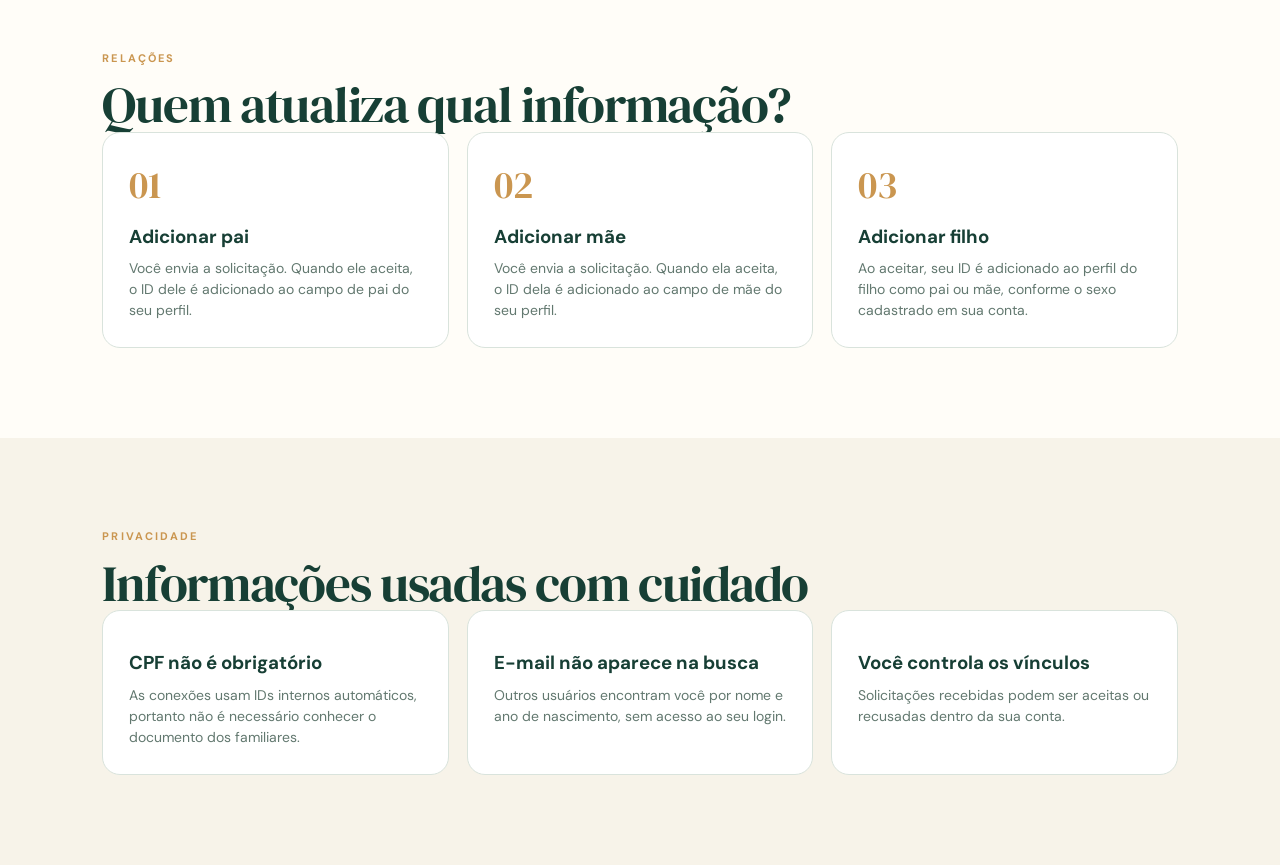
==== commit 8e760be4: "Rebuild Arthuvore with accounts and confirmed relationships" ====
--- a/instrucoes.html
+++ b/instrucoes.html
@@ -2,232 +2,65 @@
 <html lang="pt-BR">
 <head>
   <meta charset="UTF-8">
-  <meta name="viewport" content="width=device-width, initial-scale=1.0">
-  <meta name="description" content="Instruções para cadastrar pessoas e gerar árvores genealógicas no Raízes.">
-  <title>Como funciona — Raízes</title>
+  <meta name="viewport" content="width=device-width, initial-scale=1">
+  <title>Como funciona — Arthuvore Genealógica</title>
   <link rel="preconnect" href="https://fonts.googleapis.com">
   <link rel="preconnect" href="https://fonts.gstatic.com" crossorigin>
   <link href="https://fonts.googleapis.com/css2?family=DM+Sans:wght@400;500;600;700&family=DM+Serif+Display&display=swap" rel="stylesheet">
   <link rel="stylesheet" href="styles.css">
+  <style>
+    .guide{padding:90px clamp(22px,8vw,120px)}.guide:nth-child(even){background:var(--cream)}
+    .guide-hero{min-height:480px;display:grid;align-content:center;background:linear-gradient(120deg,var(--paper),var(--cream))}
+    .guide-hero p{max-width:720px;color:var(--muted);font-size:18px}.guide-grid{display:grid;grid-template-columns:repeat(3,1fr);gap:18px}
+    .guide-card{padding:26px;background:white;border:1px solid var(--line);border-radius:18px}.guide-card span{color:var(--gold);font:38px "DM Serif Display"}
+    .guide-card h3{margin:12px 0 7px}.guide-card p{margin:0;color:var(--muted);font-size:14px}
+    .guide-steps{max-width:900px;margin:0;padding:0;list-style:none}.guide-steps li{padding:26px 0;display:grid;grid-template-columns:55px 1fr;gap:18px;border-bottom:1px solid var(--line)}
+    .guide-steps b{width:45px;height:45px;display:grid;place-items:center;color:white;background:var(--forest);border-radius:50%}.guide-steps h3{margin:2px 0 5px}.guide-steps p{margin:0;color:var(--muted)}
+    @media(max-width:800px){.guide-grid{grid-template-columns:1fr}.guide{padding:60px 20px}}
+  </style>
 </head>
 <body>
   <header class="site-header">
-    <a class="brand" href="index.html" aria-label="Raízes, página inicial">
-      <span class="brand-mark" aria-hidden="true">R</span>
-      <span>Raízes</span>
-    </a>
-    <nav aria-label="Navegação principal">
-      <a href="index.html#buscar">Buscar</a>
-      <a href="index.html#cadastro">Cadastrar</a>
-      <a class="nav-current" href="instrucoes.html" aria-current="page">Como funciona</a>
-    </nav>
+    <a class="brand" href="index.html"><span class="brand-mark">A</span><span>Arthuvore <small>Genealógica</small></span></a>
+    <nav><a href="index.html">Página inicial</a><a class="button button-primary button-small" href="index.html">Entrar ou cadastrar</a></nav>
   </header>
-
-  <main class="guide-page">
-    <section class="guide-hero">
-      <div>
-        <p class="eyebrow">Guia de uso</p>
-        <h1>Construa sua árvore,<br><em>um cadastro por vez.</em></h1>
-        <p>O Raízes encontra parentes automaticamente comparando os documentos informados nos cadastros. Veja como registrar os dados corretamente e gerar sua árvore.</p>
-        <div class="hero-actions">
-          <a class="button button-primary" href="index.html#cadastro">Começar cadastro</a>
-          <a class="button button-secondary" href="#passo-a-passo">Ver passo a passo</a>
-        </div>
-      </div>
-      <aside class="guide-summary">
-        <span class="summary-number">3</span>
-        <div>
-          <strong>informações criam a conexão</strong>
-          <p>Documento da pessoa, documento do pai e documento da mãe.</p>
-        </div>
-      </aside>
+  <main>
+    <section class="guide guide-hero">
+      <p class="eyebrow">Como funciona</p>
+      <h1>Uma árvore feita de <em>conexões confirmadas.</em></h1>
+      <p>Você cria sua conta, encontra familiares já cadastrados e envia uma solicitação. A relação só aparece na árvore quando a outra pessoa aceita.</p>
+      <div class="hero-actions"><a class="button button-primary" href="index.html">Criar minha conta</a></div>
     </section>
-
-    <section class="guide-section" id="como-funciona">
-      <div class="guide-section-heading">
-        <p class="eyebrow">A lógica da árvore</p>
-        <h2>Como as pessoas são conectadas</h2>
-        <p>Cada pessoa possui seu próprio documento de identificação. No cadastro dos filhos, os documentos do pai e da mãe apontam para os respectivos cadastros.</p>
-      </div>
-
-      <div class="connection-example" aria-label="Exemplo de conexão familiar">
-        <article class="example-person">
-          <span class="example-role">Pai</span>
-          <strong>João Moreira</strong>
-          <small>Documento: 111</small>
-        </article>
-        <div class="example-line">
-          <span>O filho informa o documento 111</span>
-        </div>
-        <article class="example-person example-focus">
-          <span class="example-role">Filho</span>
-          <strong>Rafael Moreira</strong>
-          <small>Documento do pai: 111</small>
-        </article>
-      </div>
-
-      <div class="information-grid">
-        <article>
-          <span class="info-icon">01</span>
-          <h3>Conexão automática</h3>
-          <p>Quando o documento do pai ou da mãe coincide com um cadastro existente, o sistema cria a relação sem intervenção manual.</p>
-        </article>
-        <article>
-          <span class="info-icon">02</span>
-          <h3>Árvores separadas se unem</h3>
-          <p>Se dois grupos familiares estavam isolados, o cadastro de uma pessoa que conecte os dois grupos transforma tudo em uma árvore maior.</p>
-        </article>
-        <article>
-          <span class="info-icon">03</span>
-          <h3>Cadastros pendentes</h3>
-          <p>Um quadrado com interrogação mostra pais referenciados ainda sem cadastro ou quando nenhum filho consta na base.</p>
-        </article>
+    <section class="guide">
+      <p class="eyebrow">Passo a passo</p>
+      <h2>Comece por você</h2>
+      <ol class="guide-steps">
+        <li><b>1</b><div><h3>Crie sua conta</h3><p>Informe nome completo, ano de nascimento, sexo, e-mail e uma senha segura.</p></div></li>
+        <li><b>2</b><div><h3>Abra sua árvore</h3><p>Ao entrar, você verá sua árvore pessoal e os atalhos para adicionar pai, mãe ou filho.</p></div></li>
+        <li><b>3</b><div><h3>Busque o familiar</h3><p>Pesquise por nome, ano de nascimento ou ambos. Foto e ano ajudam a diferenciar pessoas com nomes iguais.</p></div></li>
+        <li><b>4</b><div><h3>Envie uma solicitação</h3><p>Selecione a pessoa correta e confirme o parentesco que deseja propor.</p></div></li>
+        <li><b>5</b><div><h3>Aguarde a confirmação</h3><p>A outra pessoa poderá aceitar ou recusar. Nenhum vínculo é criado sem consentimento.</p></div></li>
+        <li><b>6</b><div><h3>Explore e exporte</h3><p>A árvore começa com três graus de distância. Você pode ampliar o filtro até seis graus e exportar em SVG.</p></div></li>
+      </ol>
+    </section>
+    <section class="guide">
+      <p class="eyebrow">Relações</p>
+      <h2>Quem atualiza qual informação?</h2>
+      <div class="guide-grid">
+        <article class="guide-card"><span>01</span><h3>Adicionar pai</h3><p>Você envia a solicitação. Quando ele aceita, o ID dele é adicionado ao campo de pai do seu perfil.</p></article>
+        <article class="guide-card"><span>02</span><h3>Adicionar mãe</h3><p>Você envia a solicitação. Quando ela aceita, o ID dela é adicionado ao campo de mãe do seu perfil.</p></article>
+        <article class="guide-card"><span>03</span><h3>Adicionar filho</h3><p>Ao aceitar, seu ID é adicionado ao perfil do filho como pai ou mãe, conforme o sexo cadastrado em sua conta.</p></article>
       </div>
     </section>
-
-    <section class="guide-section guide-steps-section" id="passo-a-passo">
-      <div class="guide-section-heading">
-        <p class="eyebrow">Cadastro</p>
-        <h2>Passo a passo</h2>
-        <p>Antes de começar, tenha os documentos dos pais em mãos, quando forem conhecidos.</p>
-      </div>
-
-      <ol class="steps-list">
-        <li>
-          <span class="step-number">1</span>
-          <div>
-            <h3>Acesse “Adicionar uma pessoa”</h3>
-            <p>Na página inicial, clique em <strong>Adicionar pessoa</strong> ou abra a seção <strong>Cadastrar</strong> no menu.</p>
-          </div>
-        </li>
-        <li>
-          <span class="step-number">2</span>
-          <div>
-            <h3>Escolha uma foto</h3>
-            <p>A foto é opcional. Use um arquivo JPG, PNG ou WebP com até 2 MB. Uma imagem nítida ajuda a reconhecer as pessoas na árvore.</p>
-          </div>
-        </li>
-        <li>
-          <span class="step-number">3</span>
-          <div>
-            <h3>Informe nome e nascimento</h3>
-            <p>Digite o nome completo e o ano de nascimento. Evite apelidos no campo de nome; eles podem dificultar a busca.</p>
-          </div>
-        </li>
-        <li>
-          <span class="step-number">4</span>
-          <div>
-            <h3>Informe o documento da pessoa</h3>
-            <p>O documento é o identificador único do cadastro. Ele não pode ser usado por duas pessoas diferentes.</p>
-          </div>
-        </li>
-        <li>
-          <span class="step-number">5</span>
-          <div>
-            <h3>Informe os documentos dos pais</h3>
-            <p>Preencha o documento do pai e o da mãe quando conhecidos. Eles podem ser informados mesmo que os pais ainda não estejam cadastrados.</p>
-            <div class="step-note"><strong>Importante:</strong> quando esses pais forem cadastrados usando os mesmos documentos, a conexão aparecerá automaticamente.</div>
-          </div>
-        </li>
-        <li>
-          <span class="step-number">6</span>
-          <div>
-            <h3>Cadastre e-mail e senha</h3>
-            <p>O e-mail será usado para notificações futuras. A senha protege a edição dos dados desta pessoa e deve possuir pelo menos oito caracteres.</p>
-          </div>
-        </li>
-        <li>
-          <span class="step-number">7</span>
-          <div>
-            <h3>Confirme a autorização</h3>
-            <p>Marque a declaração somente se você possui autorização para cadastrar os dados informados.</p>
-          </div>
-        </li>
-        <li>
-          <span class="step-number">8</span>
-          <div>
-            <h3>Salve o cadastro</h3>
-            <p>Clique em <strong>Salvar pessoa</strong>. O sistema atualizará as conexões e a pessoa ficará disponível na busca.</p>
-          </div>
-        </li>
-      </ol>
-
-      <div class="guide-cta">
-        <div>
-          <p class="eyebrow">Pronto para começar?</p>
-          <h2>Cadastre a primeira pessoa.</h2>
-        </div>
-        <a class="button button-primary" href="index.html#cadastro">Abrir cadastro</a>
-      </div>
-    </section>
-
-    <section class="guide-section">
-      <div class="guide-section-heading">
-        <p class="eyebrow">Visualização</p>
-        <h2>Como gerar uma árvore</h2>
-      </div>
-      <div class="usage-cards">
-        <article>
-          <span>1</span>
-          <h3>Busque uma pessoa</h3>
-          <p>Digite nome, sobrenome ou documento na área de busca.</p>
-        </article>
-        <article>
-          <span>2</span>
-          <h3>Selecione “Ver árvore”</h3>
-          <p>A pessoa selecionada será o ponto central da consulta.</p>
-        </article>
-        <article>
-          <span>3</span>
-          <h3>Escolha os graus</h3>
-          <p>Defina quantos graus de relacionamento devem ser percorridos.</p>
-        </article>
-        <article>
-          <span>4</span>
-          <h3>Visualize ou exporte</h3>
-          <p>Navegue pelas conexões ou baixe o desenho no formato SVG.</p>
-        </article>
-      </div>
-    </section>
-
-    <section class="guide-section guide-faq">
-      <div class="guide-section-heading">
-        <p class="eyebrow">Dúvidas frequentes</p>
-        <h2>O que significam os resultados</h2>
-      </div>
-      <div class="faq-list">
-        <details open>
-          <summary>O que significa “pai” ou “mãe não cadastrado”?</summary>
-          <p>O documento desse pai ou dessa mãe foi informado por um filho, mas ainda não existe uma pessoa cadastrada com o mesmo documento.</p>
-        </details>
-        <details>
-          <summary>O que significa “filho não cadastrado”?</summary>
-          <p>Nenhuma pessoa atualmente cadastrada informou esse registro como pai ou mãe. Isso significa apenas que não há filho encontrado na base.</p>
-        </details>
-        <details>
-          <summary>Posso cadastrar alguém antes dos pais?</summary>
-          <p>Sim. Informe os documentos dos pais. A interrogação será substituída automaticamente quando os respectivos cadastros forem criados.</p>
-        </details>
-        <details>
-          <summary>Como corrijo uma informação?</summary>
-          <p>Localize a pessoa na busca, clique em <strong>Editar</strong> e informe a senha definida no cadastro.</p>
-        </details>
-        <details>
-          <summary>Quem pode ver os documentos?</summary>
-          <p>Na listagem pública, os documentos aparecem mascarados. O acesso e o tratamento dos dados completos dependem das regras de privacidade configuradas pelo responsável pelo sistema.</p>
-        </details>
+    <section class="guide">
+      <p class="eyebrow">Privacidade</p>
+      <h2>Informações usadas com cuidado</h2>
+      <div class="guide-grid">
+        <article class="guide-card"><h3>CPF não é obrigatório</h3><p>As conexões usam IDs internos automáticos, portanto não é necessário conhecer o documento dos familiares.</p></article>
+        <article class="guide-card"><h3>E-mail não aparece na busca</h3><p>Outros usuários encontram você por nome e ano de nascimento, sem acesso ao seu login.</p></article>
+        <article class="guide-card"><h3>Você controla os vínculos</h3><p>Solicitações recebidas podem ser aceitas ou recusadas dentro da sua conta.</p></article>
       </div>
     </section>
   </main>
-
-  <footer>
-    <a class="brand" href="index.html"><span class="brand-mark">R</span><span>Raízes</span></a>
-    <div class="footer-links">
-      <a href="index.html#buscar">Buscar</a>
-      <a href="index.html#cadastro">Cadastrar</a>
-      <a href="instrucoes.html">Como funciona</a>
-    </div>
-    <p>Feito para preservar histórias entre gerações.</p>
-  </footer>
 </body>
 </html>
--- a/styles.css
+++ b/styles.css
@@ -1,299 +1,148 @@
 :root {
-  --ink: #173f35;
-  --ink-soft: #557168;
-  --forest: #154f41;
-  --forest-dark: #0d3c32;
-  --sage: #9bb59e;
-  --mint: #e8f0e9;
-  --cream: #f8f5ed;
-  --paper: #fffdf8;
-  --gold: #cf9b53;
-  --line: #d9e2db;
-  --shadow: 0 22px 60px rgba(22, 64, 53, .11);
-  --radius: 22px;
+  --ink: #173f35; --muted: #62786f; --forest: #175244; --dark: #0b392f;
+  --sage: #9db6a5; --mint: #e8f0e9; --cream: #f7f3e9; --paper: #fffdf8;
+  --gold: #ca9650; --line: #d9e3dc; --danger: #a44545;
+  --shadow: 0 20px 60px rgba(16, 65, 52, .11); --radius: 22px;
 }
-
 * { box-sizing: border-box; }
 html { scroll-behavior: smooth; }
-body {
-  margin: 0;
-  color: var(--ink);
-  background: var(--paper);
-  font-family: "DM Sans", sans-serif;
-  line-height: 1.5;
-}
+body { margin: 0; color: var(--ink); background: var(--paper); font-family: "DM Sans", sans-serif; line-height: 1.5; }
 button, input, select { font: inherit; }
 button, a { -webkit-tap-highlight-color: transparent; }
 a { color: inherit; text-decoration: none; }
 .hidden { display: none !important; }
-.sr-only { position: absolute; width: 1px; height: 1px; padding: 0; margin: -1px; overflow: hidden; clip: rect(0,0,0,0); white-space: nowrap; border: 0; }
+.site-header {
+  height: 76px; padding: 0 clamp(20px, 5vw, 72px); display: flex; align-items: center; justify-content: space-between;
+  position: sticky; top: 0; z-index: 20; background: rgba(255,253,248,.94); border-bottom: 1px solid rgba(23,82,68,.1); backdrop-filter: blur(15px);
+}
+.brand { display: flex; align-items: center; gap: 10px; font: 24px "DM Serif Display", serif; }
+.brand small { display: block; margin-top: -5px; color: var(--gold); font: 9px "DM Sans"; letter-spacing: .17em; text-transform: uppercase; }
+.brand-mark { width: 40px; height: 40px; display: grid; place-items: center; color: white; background: var(--forest); border-radius: 50% 48% 45% 53%; font-size: 23px; }
+nav { display: flex; align-items: center; gap: 20px; font-size: 13px; font-weight: 700; }
+nav a:hover { color: var(--gold); }
+.button { padding: 13px 21px; border: 1px solid transparent; border-radius: 999px; cursor: pointer; font-weight: 700; transition: .2s; }
+.button:hover { transform: translateY(-2px); }
+.button-primary { color: white; background: var(--forest); box-shadow: 0 9px 22px rgba(23,82,68,.18); }
+.button-secondary { color: var(--forest); background: transparent; border-color: var(--sage); }
+.button-ghost { color: var(--forest); background: transparent; }
+.button-small { padding: 9px 15px; font-size: 12px; }
+.full-width { width: 100%; }
+.nav-notifications { border: 0; color: var(--forest); background: none; cursor: pointer; font-weight: 700; }
+.nav-notifications span, .sidebar-button i { min-width: 20px; height: 20px; padding: 0 5px; display: inline-grid; place-items: center; color: white; background: var(--gold); border-radius: 20px; font-size: 10px; font-style: normal; }
+.eyebrow { margin: 0 0 12px; color: var(--gold); font-size: 11px; font-weight: 700; letter-spacing: .19em; text-transform: uppercase; }
+h1, h2 { margin: 0; font-family: "DM Serif Display", serif; font-weight: 400; line-height: 1.05; }
+h1 { font-size: clamp(56px, 7vw, 96px); letter-spacing: -.04em; }
+h1 em { color: var(--gold); font-weight: 400; }
+h2 { font-size: clamp(36px, 4vw, 55px); letter-spacing: -.025em; }
 
-.site-header {
-  height: 76px;
-  padding: 0 clamp(24px, 6vw, 88px);
-  display: flex;
-  align-items: center;
-  justify-content: space-between;
-  border-bottom: 1px solid rgba(21,79,65,.1);
-  position: sticky;
-  top: 0;
-  z-index: 20;
-  background: rgba(255,253,248,.92);
-  backdrop-filter: blur(16px);
+.landing {
+  min-height: calc(100vh - 76px); padding: 70px clamp(24px, 7vw, 110px); display: grid;
+  grid-template-columns: 1.1fr .9fr; align-items: center; gap: 60px; overflow: hidden;
+  background: radial-gradient(circle at 80% 46%, rgba(157,182,165,.27), transparent 28%), linear-gradient(120deg, var(--paper), var(--cream));
 }
-.brand { display: inline-flex; align-items: center; gap: 10px; font: 26px "DM Serif Display", serif; }
-.brand-mark {
-  width: 38px; height: 38px; display: grid; place-items: center;
-  color: white; background: var(--forest); border-radius: 50% 50% 48% 52% / 58% 44% 56% 42%;
-  font-size: 23px;
+.landing-copy > p:not(.eyebrow) { max-width: 680px; margin: 28px 0 32px; color: var(--muted); font-size: 18px; }
+.hero-actions { display: flex; gap: 12px; flex-wrap: wrap; }
+.trust-row { margin-top: 54px; display: flex; gap: 25px; color: var(--muted); font-size: 12px; }
+.landing-tree { min-height: 560px; position: relative; }
+.landing-tree svg { position: absolute; inset: 0; width: 100%; height: 100%; }
+.landing-tree path { fill: none; stroke: rgba(23,82,68,.34); stroke-width: 1.5; stroke-dasharray: 5 6; }
+.tree-ring { position: absolute; border: 1px solid rgba(23,82,68,.12); border-radius: 50%; }
+.ring-one { inset: 12%; } .ring-two { inset: 28%; }
+.landing-person {
+  position: absolute; z-index: 2; width: 90px; height: 90px; display: grid; place-items: center; color: white;
+  background: linear-gradient(145deg, var(--sage), var(--forest)); border: 7px solid var(--paper); border-radius: 50%; box-shadow: var(--shadow); font-weight: 700;
 }
-nav { display: flex; align-items: center; gap: 28px; font-size: 14px; font-weight: 600; }
-nav a:hover { color: var(--gold); }
-.nav-current { color: var(--gold); }
+.lp-main { width: 135px; height: 135px; left: 50%; top: 48%; transform: translate(-50%,-50%); background: linear-gradient(145deg, #d3b58a, #75543f); }
+.lp-father { left: 10%; top: 13%; }.lp-mother { right: 10%; top: 13%; background: linear-gradient(145deg, #c8a6a0, #76504d); }
+.lp-child { left: 50%; bottom: 5%; transform: translateX(-50%); }
 
-.hero {
-  min-height: calc(100vh - 76px);
-  padding: 72px clamp(24px, 7vw, 110px);
-  display: grid;
-  grid-template-columns: minmax(0, 1fr) minmax(360px, .9fr);
-  align-items: center;
-  gap: 48px;
-  overflow: hidden;
-  background:
-    radial-gradient(circle at 82% 46%, rgba(154,181,158,.23), transparent 29%),
-    linear-gradient(120deg, var(--paper), var(--cream));
+.dashboard { min-height: calc(100vh - 76px); display: grid; grid-template-columns: 260px 1fr; }
+.dashboard-sidebar { padding: 35px 20px; color: white; background: var(--dark); }
+.profile-summary { padding: 0 10px 28px; display: grid; justify-items: center; text-align: center; border-bottom: 1px solid rgba(255,255,255,.12); }
+.profile-avatar, .mini-avatar {
+  overflow: hidden; display: grid; place-items: center; color: white; background: var(--sage); border-radius: 50%; font-weight: 700;
 }
-.eyebrow { margin: 0 0 13px; color: var(--gold); font-size: 12px; font-weight: 700; letter-spacing: .2em; text-transform: uppercase; }
-h1, h2 { font-family: "DM Serif Display", serif; font-weight: 400; line-height: 1.04; }
-h1 { max-width: 720px; margin: 0; font-size: clamp(58px, 7vw, 102px); letter-spacing: -.04em; }
-h1 em { color: var(--gold); font-weight: 400; }
-h2 { margin: 0; font-size: clamp(38px, 4vw, 58px); letter-spacing: -.025em; }
-.hero-text { max-width: 590px; margin: 28px 0 32px; color: var(--ink-soft); font-size: 18px; }
-.hero-actions, .form-actions, .dialog-actions { display: flex; gap: 12px; flex-wrap: wrap; }
-.button {
-  border: 1px solid transparent; border-radius: 999px; padding: 14px 23px; cursor: pointer;
-  font-weight: 700; transition: .2s ease; display: inline-flex; align-items: center; justify-content: center;
+.profile-avatar { width: 76px; height: 76px; margin-bottom: 12px; border: 4px solid rgba(255,255,255,.18); font-size: 21px; }
+.profile-avatar img, .mini-avatar img, .photo-preview img { width: 100%; height: 100%; object-fit: cover; }
+.profile-summary span { color: #9dbbb1; font-size: 11px; }
+.sidebar-actions { display: grid; gap: 6px; margin-top: 26px; }
+.sidebar-button { width: 100%; padding: 13px 12px; display: flex; align-items: center; gap: 11px; color: #bfd1ca; background: transparent; border: 0; border-radius: 10px; cursor: pointer; text-align: left; font-weight: 600; }
+.sidebar-button.active, .sidebar-button:hover { color: white; background: rgba(255,255,255,.1); }
+.sidebar-button i { margin-left: auto; }
+.sidebar-help { margin: 40px 12px 0; color: #83a59a; font-size: 11px; }
+.dashboard-content { min-width: 0; padding: 55px clamp(25px, 5vw, 70px); background: var(--cream); }
+.dashboard-panel { max-width: 1250px; margin: 0 auto; }
+.panel-heading { margin-bottom: 35px; display: flex; align-items: end; justify-content: space-between; gap: 30px; }
+.panel-heading p:last-child { margin: 10px 0 0; color: var(--muted); }
+.tree-controls { display: flex; align-items: end; gap: 10px; flex-wrap: wrap; }
+.tree-controls label { display: grid; gap: 5px; color: var(--muted); font-size: 10px; font-weight: 700; text-transform: uppercase; }
+select, .field input {
+  min-height: 48px; padding: 0 14px; color: var(--ink); background: white; border: 1px solid var(--line); border-radius: 11px; outline: none;
 }
-.button:hover { transform: translateY(-2px); }
-.button-primary { background: var(--forest); color: white; box-shadow: 0 9px 24px rgba(21,79,65,.2); }
-.button-primary:hover { background: var(--forest-dark); }
-.button-secondary { color: var(--forest); background: transparent; border-color: var(--sage); }
-.button-secondary:hover, .button-ghost:hover { background: var(--mint); }
-.button-ghost { padding: 10px 16px; color: var(--forest); background: transparent; }
-.button-small { padding: 9px 15px; font-size: 13px; }
-.hero-stats { margin-top: 58px; display: flex; gap: 50px; }
-.hero-stats div { display: grid; }
-.hero-stats strong { font: 34px "DM Serif Display", serif; }
-.hero-stats span { color: var(--ink-soft); font-size: 12px; text-transform: uppercase; letter-spacing: .11em; }
-
-.hero-art { min-height: 560px; position: relative; }
-.hero-art svg { position: absolute; inset: 0; width: 100%; height: 100%; }
-.hero-art path { fill: none; stroke: rgba(21,79,65,.32); stroke-width: 1.5; stroke-dasharray: 5 6; }
-.orbit { position: absolute; border: 1px solid rgba(21,79,65,.12); border-radius: 50%; }
-.orbit-one { inset: 12%; }
-.orbit-two { inset: 25%; }
-.portrait {
-  position: absolute; z-index: 2; display: grid; place-items: center;
-  border: 8px solid var(--paper); border-radius: 50%; color: white;
-  background: linear-gradient(145deg, var(--sage), var(--forest));
-  box-shadow: var(--shadow); font: 600 18px "DM Sans";
-}
-.portrait-main { width: 148px; height: 148px; left: 50%; top: 50%; transform: translate(-50%,-50%); font-size: 32px; background: linear-gradient(145deg, #d1b895, #6b4d3f); }
-.portrait-a { width: 92px; height: 92px; left: 10%; top: 15%; }
-.portrait-b { width: 104px; height: 104px; right: 8%; top: 12%; background: linear-gradient(145deg, #aebcc8, #3f5562); }
-.portrait-c { width: 86px; height: 86px; left: 11%; bottom: 12%; background: linear-gradient(145deg, #d2aa9d, #704b47); }
-.portrait-d { width: 82px; height: 82px; right: 6%; bottom: 10%; color: var(--forest); background: var(--mint); border-style: dashed; }
-
-.section { padding: 100px clamp(24px, 7vw, 110px); }
-.section-heading { display: flex; align-items: end; justify-content: space-between; gap: 40px; margin-bottom: 46px; }
-.section-heading > p { max-width: 480px; color: var(--ink-soft); }
-.search-section { background: var(--forest); color: white; }
-.search-section .section-heading > p, .search-section .result-meta { color: #b9d0c7; }
-.search-bar { display: flex; gap: 12px; max-width: 900px; }
-.search-field { flex: 1; height: 60px; display: flex; align-items: center; gap: 14px; background: white; border-radius: 999px; padding: 0 22px; }
-.search-field svg { width: 22px; fill: none; stroke: var(--ink-soft); stroke-width: 1.8; }
-.search-field input { flex: 1; min-width: 0; border: 0; outline: 0; color: var(--ink); font-size: 16px; }
-.search-section .button-primary { background: var(--gold); color: #193e35; }
-.result-meta { margin: 20px 0; font-size: 13px; }
-.people-grid { display: grid; grid-template-columns: repeat(4, 1fr); gap: 16px; }
-.person-card {
-  min-width: 0; padding: 20px; text-align: left; color: var(--ink); background: var(--paper);
-  border: 2px solid transparent; border-radius: 18px; cursor: pointer; transition: .2s ease;
-}
-.person-card:hover, .person-card.selected { border-color: var(--gold); transform: translateY(-3px); }
-.person-card-header { display: flex; align-items: center; gap: 13px; }
-.avatar {
-  width: 50px; height: 50px; flex: 0 0 50px; object-fit: cover; border-radius: 50%;
-  display: grid; place-items: center; color: white; background: var(--sage); font-weight: 700;
-}
-.person-card h3 { overflow: hidden; margin: 0; font-size: 16px; text-overflow: ellipsis; white-space: nowrap; }
-.person-card p { margin: 3px 0 0; color: var(--ink-soft); font-size: 12px; }
-.person-card-actions { display: flex; gap: 8px; margin-top: 16px; }
-.card-link { padding: 0; border: 0; color: var(--forest); background: none; cursor: pointer; font-size: 12px; font-weight: 700; }
-.empty-results { grid-column: 1 / -1; padding: 50px; text-align: center; color: #b9d0c7; border: 1px dashed #608378; border-radius: var(--radius); }
-
-.tree-section { background: var(--cream); }
-.tree-heading { align-items: center; }
-.tree-controls { display: flex; align-items: end; gap: 10px; flex-wrap: wrap; }
-.tree-controls label { display: grid; gap: 5px; color: var(--ink-soft); font-size: 11px; font-weight: 700; text-transform: uppercase; }
-select, .field input {
-  min-height: 48px; padding: 0 14px; color: var(--ink); background: white; border: 1px solid var(--line); border-radius: 12px; outline: none;
-}
-select:focus, .field input:focus { border-color: var(--forest); box-shadow: 0 0 0 3px rgba(21,79,65,.1); }
-.tree-legend { display: flex; gap: 20px; margin-bottom: 15px; color: var(--ink-soft); font-size: 12px; }
-.tree-legend span { display: flex; align-items: center; gap: 7px; }
-.legend-dot { width: 10px; height: 10px; border-radius: 50%; }
-.person-dot { background: var(--forest); }
-.missing-dot { border: 2px dashed var(--gold); }
-.tree-canvas {
-  min-height: 570px; position: relative; overflow: auto; background: var(--paper);
-  border: 1px solid var(--line); border-radius: var(--radius); box-shadow: var(--shadow);
-}
-#tree-svg { min-width: 100%; min-height: 570px; display: block; }
-.tree-empty { position: absolute; inset: 0; display: grid; place-items: center; color: var(--ink-soft); }
-.tree-edge { fill: none; stroke: #a8bdb2; stroke-width: 1.5; }
-.tree-node { cursor: pointer; }
+select:focus, .field input:focus { border-color: var(--forest); box-shadow: 0 0 0 3px rgba(23,82,68,.1); }
+.relationship-actions { margin-bottom: 18px; display: grid; grid-template-columns: repeat(3, 1fr); gap: 12px; }
+.quick-relation { padding: 16px; display: flex; align-items: center; gap: 12px; color: var(--ink); background: var(--paper); border: 1px solid var(--line); border-radius: 14px; cursor: pointer; text-align: left; }
+.quick-relation:hover { border-color: var(--gold); }
+.quick-relation > span { width: 35px; height: 35px; display: grid; place-items: center; color: var(--forest); background: var(--mint); border-radius: 50%; font-size: 20px; }
+.quick-relation div { display: grid; }.quick-relation small { color: var(--muted); }
+.tree-canvas { min-height: 540px; position: relative; overflow: auto; background: var(--paper); border: 1px solid var(--line); border-radius: var(--radius); box-shadow: var(--shadow); }
+#tree-svg { min-height: 540px; display: block; }
+.tree-empty { position: absolute; inset: 0; display: grid; place-items: center; color: var(--muted); }
+.tree-edge { fill: none; stroke: #9cb7ac; stroke-width: 1.5; }
 .tree-node circle { fill: var(--paper); stroke: var(--forest); stroke-width: 3; }
 .tree-node.focus circle { fill: var(--forest); }
+.tree-node text { fill: var(--ink); font-family: "DM Sans"; text-anchor: middle; }
 .tree-node.focus text { fill: white; }
-.tree-node.missing rect { fill: var(--cream); stroke: var(--gold); stroke-width: 2; stroke-dasharray: 6 4; }
-.tree-node text { fill: var(--ink); font-family: "DM Sans"; text-anchor: middle; pointer-events: none; }
-.tree-node .node-name { font-size: 12px; font-weight: 700; }
-.tree-node .node-meta { fill: var(--ink-soft); font-size: 10px; }
-.tree-node.focus .node-meta { fill: #c8dad2; }
+.node-name { font-size: 12px; font-weight: 700; }.node-meta { fill: var(--muted); font-size: 10px; }
 
-.form-section { display: grid; grid-template-columns: .75fr 1.25fr; gap: 80px; background: var(--paper); }
-.form-intro > p:not(.eyebrow) { color: var(--ink-soft); }
-.privacy-note { margin-top: 40px; padding: 20px; border-left: 3px solid var(--gold); background: var(--cream); }
-.privacy-note p { margin: 6px 0 0; color: var(--ink-soft); font-size: 13px; }
-.person-form { display: grid; grid-template-columns: 1fr 1fr; gap: 20px; padding: 32px; border: 1px solid var(--line); border-radius: var(--radius); box-shadow: var(--shadow); }
-.field { display: grid; gap: 7px; }
-.field label, .field > span { color: var(--ink-soft); font-size: 12px; font-weight: 700; }
+.relation-picker { margin-bottom: 25px; display: flex; gap: 10px; flex-wrap: wrap; }
+.relation-option { padding: 12px 20px; color: var(--muted); background: white; border: 1px solid var(--line); border-radius: 999px; cursor: pointer; font-weight: 700; }
+.relation-option.selected { color: white; background: var(--forest); border-color: var(--forest); }
+.people-search { padding: 25px; display: grid; grid-template-columns: 1fr 220px auto; align-items: end; gap: 15px; background: var(--paper); border: 1px solid var(--line); border-radius: var(--radius); }
+.field { display: grid; gap: 7px; }.field > span { color: var(--muted); font-size: 11px; font-weight: 700; }
+.search-hint { color: var(--muted); font-size: 12px; }
+.connection-results, .requests-list { display: grid; gap: 10px; }
+.connection-card, .request-card { padding: 18px 20px; display: flex; align-items: center; justify-content: space-between; gap: 20px; background: var(--paper); border: 1px solid var(--line); border-radius: 15px; }
+.result-person { display: flex; align-items: center; gap: 13px; }
+.mini-avatar { width: 48px; height: 48px; flex: 0 0 48px; }
+.result-person > div:last-child { display: grid; }.result-person span { color: var(--muted); font-size: 12px; }
+.empty-card { padding: 40px; color: var(--muted); background: rgba(255,255,255,.5); border: 1px dashed var(--sage); border-radius: 15px; text-align: center; }
+.request-tabs { margin-bottom: 20px; display: flex; gap: 15px; border-bottom: 1px solid var(--line); }
+.request-tabs button { padding: 12px 2px; color: var(--muted); background: none; border: 0; border-bottom: 2px solid transparent; cursor: pointer; font-weight: 700; }
+.request-tabs button.active { color: var(--forest); border-color: var(--forest); }
+.request-actions { display: flex; align-items: center; gap: 8px; }
+.request-status { padding: 6px 10px; border-radius: 20px; font-size: 10px; font-weight: 700; text-transform: uppercase; }
+.status-pending { color: #8a642f; background: #faedcf; }.status-accepted { color: var(--forest); background: var(--mint); }.status-rejected { color: var(--danger); background: #f7dfdf; }
+.profile-form { max-width: 760px; padding: 30px; display: grid; grid-template-columns: 1fr 1fr; gap: 20px; background: var(--paper); border: 1px solid var(--line); border-radius: var(--radius); box-shadow: var(--shadow); }
 .full { grid-column: 1 / -1; }
-.photo-field { grid-column: 1 / -1; display: flex; align-items: center; gap: 13px; }
-.photo-field small { color: var(--ink-soft); }
-.photo-preview { width: 70px; height: 70px; overflow: hidden; display: grid; place-items: center; border: 1px dashed var(--sage); border-radius: 50%; background: var(--mint); font-size: 24px; }
-.photo-preview img { width: 100%; height: 100%; object-fit: cover; }
-.consent { display: flex; gap: 10px; color: var(--ink-soft); font-size: 12px; }
-.consent input { margin-top: 3px; accent-color: var(--forest); }
-.form-status { min-height: 20px; margin: 0; color: var(--ink-soft); font-size: 13px; }
-.form-status.error { color: #a63838; }
-.form-status.success { color: var(--forest); }
+.photo-field { grid-column: 1 / -1; display: flex; align-items: center; gap: 12px; }
+.photo-preview { width: 72px; height: 72px; overflow: hidden; display: grid; place-items: center; background: var(--mint); border-radius: 50%; font-weight: 700; }
 
-footer { min-height: 150px; padding: 40px clamp(24px, 7vw, 110px); display: flex; align-items: center; justify-content: space-between; color: white; background: #092f28; }
-footer p { color: #9fbbb1; font-size: 13px; }
-.footer-links { display: flex; gap: 24px; color: #c4d5cf; font-size: 13px; }
-.footer-links a:hover { color: var(--gold); }
-
-.guide-page { background: var(--paper); }
-.guide-hero {
-  min-height: 640px; padding: 100px clamp(24px, 8vw, 130px);
-  display: grid; grid-template-columns: 1.25fr .75fr; align-items: center; gap: 80px;
-  background:
-    radial-gradient(circle at 80% 42%, rgba(154,181,158,.28), transparent 28%),
-    linear-gradient(125deg, var(--paper), var(--cream));
-}
-.guide-hero h1 { font-size: clamp(52px, 6vw, 88px); }
-.guide-hero > div > p:not(.eyebrow) { max-width: 700px; margin: 28px 0 34px; color: var(--ink-soft); font-size: 18px; }
-.guide-summary {
-  padding: 36px; display: flex; align-items: center; gap: 22px;
-  background: rgba(255,253,248,.78); border: 1px solid var(--line); border-radius: var(--radius); box-shadow: var(--shadow);
-}
-.summary-number { color: var(--gold); font: 90px "DM Serif Display", serif; line-height: 1; }
-.guide-summary strong { display: block; font: 25px "DM Serif Display", serif; line-height: 1.12; }
-.guide-summary p { margin: 8px 0 0; color: var(--ink-soft); font-size: 13px; }
-.guide-section { padding: 100px clamp(24px, 8vw, 130px); }
-.guide-section:nth-child(odd) { background: var(--cream); }
-.guide-section-heading { max-width: 780px; margin-bottom: 54px; }
-.guide-section-heading > p:last-child { color: var(--ink-soft); font-size: 17px; }
-.connection-example {
-  max-width: 1000px; margin: 0 auto 70px; display: grid; grid-template-columns: 1fr 1fr 1fr; align-items: center;
-}
-.example-person { padding: 26px; display: grid; gap: 5px; text-align: center; background: white; border: 1px solid var(--line); border-radius: 18px; box-shadow: var(--shadow); }
-.example-focus { color: white; background: var(--forest); border-color: var(--forest); }
-.example-role { color: var(--gold); font-size: 11px; font-weight: 700; letter-spacing: .15em; text-transform: uppercase; }
-.example-person strong { font: 23px "DM Serif Display", serif; }
-.example-person small { color: var(--ink-soft); }
-.example-focus small { color: #bed1ca; }
-.example-line { height: 1px; position: relative; background: var(--sage); text-align: center; }
-.example-line::before, .example-line::after { content: ""; width: 9px; height: 9px; position: absolute; top: -4px; border-radius: 50%; background: var(--sage); }
-.example-line::before { left: 0; }
-.example-line::after { right: 0; }
-.example-line span { padding: 6px 10px; position: relative; top: -15px; color: var(--ink-soft); background: var(--cream); font-size: 11px; }
-.information-grid { display: grid; grid-template-columns: repeat(3, 1fr); gap: 20px; }
-.information-grid article, .usage-cards article { padding: 28px; background: white; border: 1px solid var(--line); border-radius: 18px; }
-.info-icon { width: 40px; height: 40px; display: grid; place-items: center; color: white; background: var(--forest); border-radius: 50%; font-size: 11px; font-weight: 700; }
-.information-grid h3, .usage-cards h3, .steps-list h3 { margin: 19px 0 7px; font-size: 18px; }
-.information-grid p, .usage-cards p, .steps-list p { margin: 0; color: var(--ink-soft); font-size: 14px; }
-.guide-steps-section { background: var(--paper) !important; }
-.steps-list { max-width: 920px; margin: 0 auto; padding: 0; list-style: none; }
-.steps-list li { display: grid; grid-template-columns: 70px 1fr; gap: 25px; padding: 31px 0; border-bottom: 1px solid var(--line); }
-.step-number {
-  width: 58px; height: 58px; display: grid; place-items: center;
-  color: var(--forest); background: var(--mint); border-radius: 50%; font: 25px "DM Serif Display", serif;
-}
-.steps-list h3 { margin-top: 4px; }
-.step-note { margin-top: 15px; padding: 13px 16px; color: var(--ink-soft); background: var(--cream); border-left: 3px solid var(--gold); font-size: 13px; }
-.guide-cta { max-width: 1000px; margin: 80px auto 0; padding: 42px; display: flex; align-items: center; justify-content: space-between; gap: 30px; color: white; background: var(--forest); border-radius: var(--radius); }
-.guide-cta h2 { font-size: 40px; }
-.guide-cta .button-primary { color: var(--forest); background: var(--gold); }
-.usage-cards { display: grid; grid-template-columns: repeat(4, 1fr); gap: 16px; }
-.usage-cards > article > span { color: var(--gold); font: 42px "DM Serif Display", serif; }
-.faq-list { max-width: 900px; display: grid; gap: 12px; }
-.faq-list details { padding: 20px 24px; background: white; border: 1px solid var(--line); border-radius: 14px; }
-.faq-list summary { cursor: pointer; font-weight: 700; }
-.faq-list p { margin: 14px 0 0; color: var(--ink-soft); font-size: 14px; }
-
-dialog { width: min(520px, calc(100% - 30px)); padding: 0; border: 0; border-radius: var(--radius); box-shadow: 0 30px 100px rgba(0,0,0,.3); }
-dialog::backdrop { background: rgba(8,35,29,.6); backdrop-filter: blur(5px); }
-.dialog-card { position: relative; display: grid; gap: 18px; padding: 34px; }
-.dialog-card h2 { font-size: 38px; }
-.dialog-card > p:not(.eyebrow) { margin: 0; color: var(--ink-soft); }
-.dialog-close { position: absolute; right: 18px; top: 14px; border: 0; background: none; color: var(--ink-soft); cursor: pointer; font-size: 28px; }
-.dialog-actions { justify-content: flex-end; }
-.toggle-row { display: flex; gap: 10px; color: var(--ink-soft); font-size: 13px; }
-.toast {
-  position: fixed; right: 22px; bottom: 22px; z-index: 50; max-width: 360px; padding: 14px 18px;
-  color: white; background: var(--forest); border-radius: 12px; box-shadow: var(--shadow);
-  opacity: 0; transform: translateY(15px); pointer-events: none; transition: .25s ease;
-}
-.toast.show { opacity: 1; transform: translateY(0); }
+dialog { width: min(520px, calc(100% - 28px)); padding: 0; border: 0; border-radius: var(--radius); box-shadow: 0 30px 100px rgba(0,0,0,.3); }
+dialog::backdrop { background: rgba(7,35,29,.65); backdrop-filter: blur(5px); }
+.auth-card, .dialog-card { position: relative; padding: 34px; display: grid; gap: 17px; }
+.dialog-close { position: absolute; right: 16px; top: 12px; border: 0; color: var(--muted); background: none; cursor: pointer; font-size: 28px; }
+.auth-card h2, .dialog-card h2 { font-size: 40px; }
+.field-row { display: grid; grid-template-columns: 1fr 1fr; gap: 12px; }
+.auth-switch { border: 0; color: var(--forest); background: none; cursor: pointer; font-weight: 700; }
+.dialog-actions { display: flex; justify-content: flex-end; gap: 10px; }
+.form-status { min-height: 18px; margin: 0; color: var(--muted); font-size: 12px; }.form-status.error { color: var(--danger); }.form-status.success { color: var(--forest); }
+.toast { position: fixed; right: 20px; bottom: 20px; z-index: 50; padding: 13px 18px; color: white; background: var(--forest); border-radius: 12px; box-shadow: var(--shadow); opacity: 0; transform: translateY(15px); pointer-events: none; transition: .25s; }
+.toast.show { opacity: 1; transform: none; }
 
 @media (max-width: 960px) {
-  .hero { grid-template-columns: 1fr; padding-top: 60px; }
-  .hero-art { min-height: 460px; }
-  .people-grid { grid-template-columns: repeat(2, 1fr); }
-  .form-section { grid-template-columns: 1fr; gap: 40px; }
-  .section-heading { align-items: start; flex-direction: column; }
-  .guide-hero { grid-template-columns: 1fr; }
-  .guide-summary { max-width: 520px; }
-  .information-grid { grid-template-columns: 1fr; }
-  .usage-cards { grid-template-columns: repeat(2, 1fr); }
+  .landing { grid-template-columns: 1fr; }.landing-tree { min-height: 430px; }
+  .dashboard { grid-template-columns: 1fr; }.dashboard-sidebar { padding: 15px; position: sticky; top: 76px; z-index: 10; }
+  .profile-summary, .sidebar-help { display: none; }.sidebar-actions { margin: 0; grid-template-columns: repeat(4, 1fr); }
+  .sidebar-button { justify-content: center; font-size: 0; }.sidebar-button span { font-size: 18px; }
+  .people-search { grid-template-columns: 1fr 1fr; }.people-search .button { grid-column: 1 / -1; }
+  .panel-heading { align-items: start; flex-direction: column; }.relationship-actions { grid-template-columns: 1fr; }
 }
 @media (max-width: 640px) {
-  nav a { display: none; }
-  .site-header { padding: 0 18px; }
-  .hero, .section { padding: 64px 20px; }
-  .hero { min-height: auto; }
-  .hero-art { min-height: 360px; }
-  .portrait-main { width: 110px; height: 110px; }
-  .people-grid { grid-template-columns: 1fr; }
-  .search-bar { flex-direction: column; }
-  .person-form { grid-template-columns: 1fr; padding: 22px; }
-  .field, .full, .photo-field { grid-column: 1; }
-  .tree-controls { align-items: stretch; width: 100%; }
-  .tree-controls > * { flex: 1; }
-  footer { align-items: start; flex-direction: column; gap: 20px; }
-  .footer-links { flex-wrap: wrap; }
-  .guide-hero, .guide-section { padding: 64px 20px; }
-  .guide-hero { min-height: auto; }
-  .connection-example { grid-template-columns: 1fr; gap: 35px; }
-  .example-line { height: 60px; width: 1px; margin: 0 auto; }
-  .example-line::before { left: -4px; top: 0; }
-  .example-line::after { left: -4px; top: auto; bottom: 0; }
-  .example-line span { width: 180px; display: block; top: 17px; left: -90px; }
-  .steps-list li { grid-template-columns: 48px 1fr; gap: 14px; }
-  .step-number { width: 44px; height: 44px; font-size: 20px; }
-  .usage-cards { grid-template-columns: 1fr; }
-  .guide-cta { align-items: start; flex-direction: column; padding: 30px; }
+  .site-header { padding: 0 14px; }.brand { font-size: 19px; }#public-nav > a { display: none; }
+  .landing { min-height: auto; padding: 55px 20px; }.landing-tree { min-height: 350px; }.landing-person { width: 70px; height: 70px; font-size: 12px; }.lp-main { width: 105px; height: 105px; }
+  .trust-row { align-items: start; flex-direction: column; gap: 9px; }.dashboard-content { padding: 40px 18px; }
+  .sidebar-actions { gap: 3px; }.people-search, .profile-form { grid-template-columns: 1fr; padding: 20px; }
+  .people-search .button, .full, .photo-field { grid-column: 1; }.connection-card, .request-card { align-items: stretch; flex-direction: column; }
+  .request-actions { justify-content: flex-end; }.field-row { grid-template-columns: 1fr; }
 }
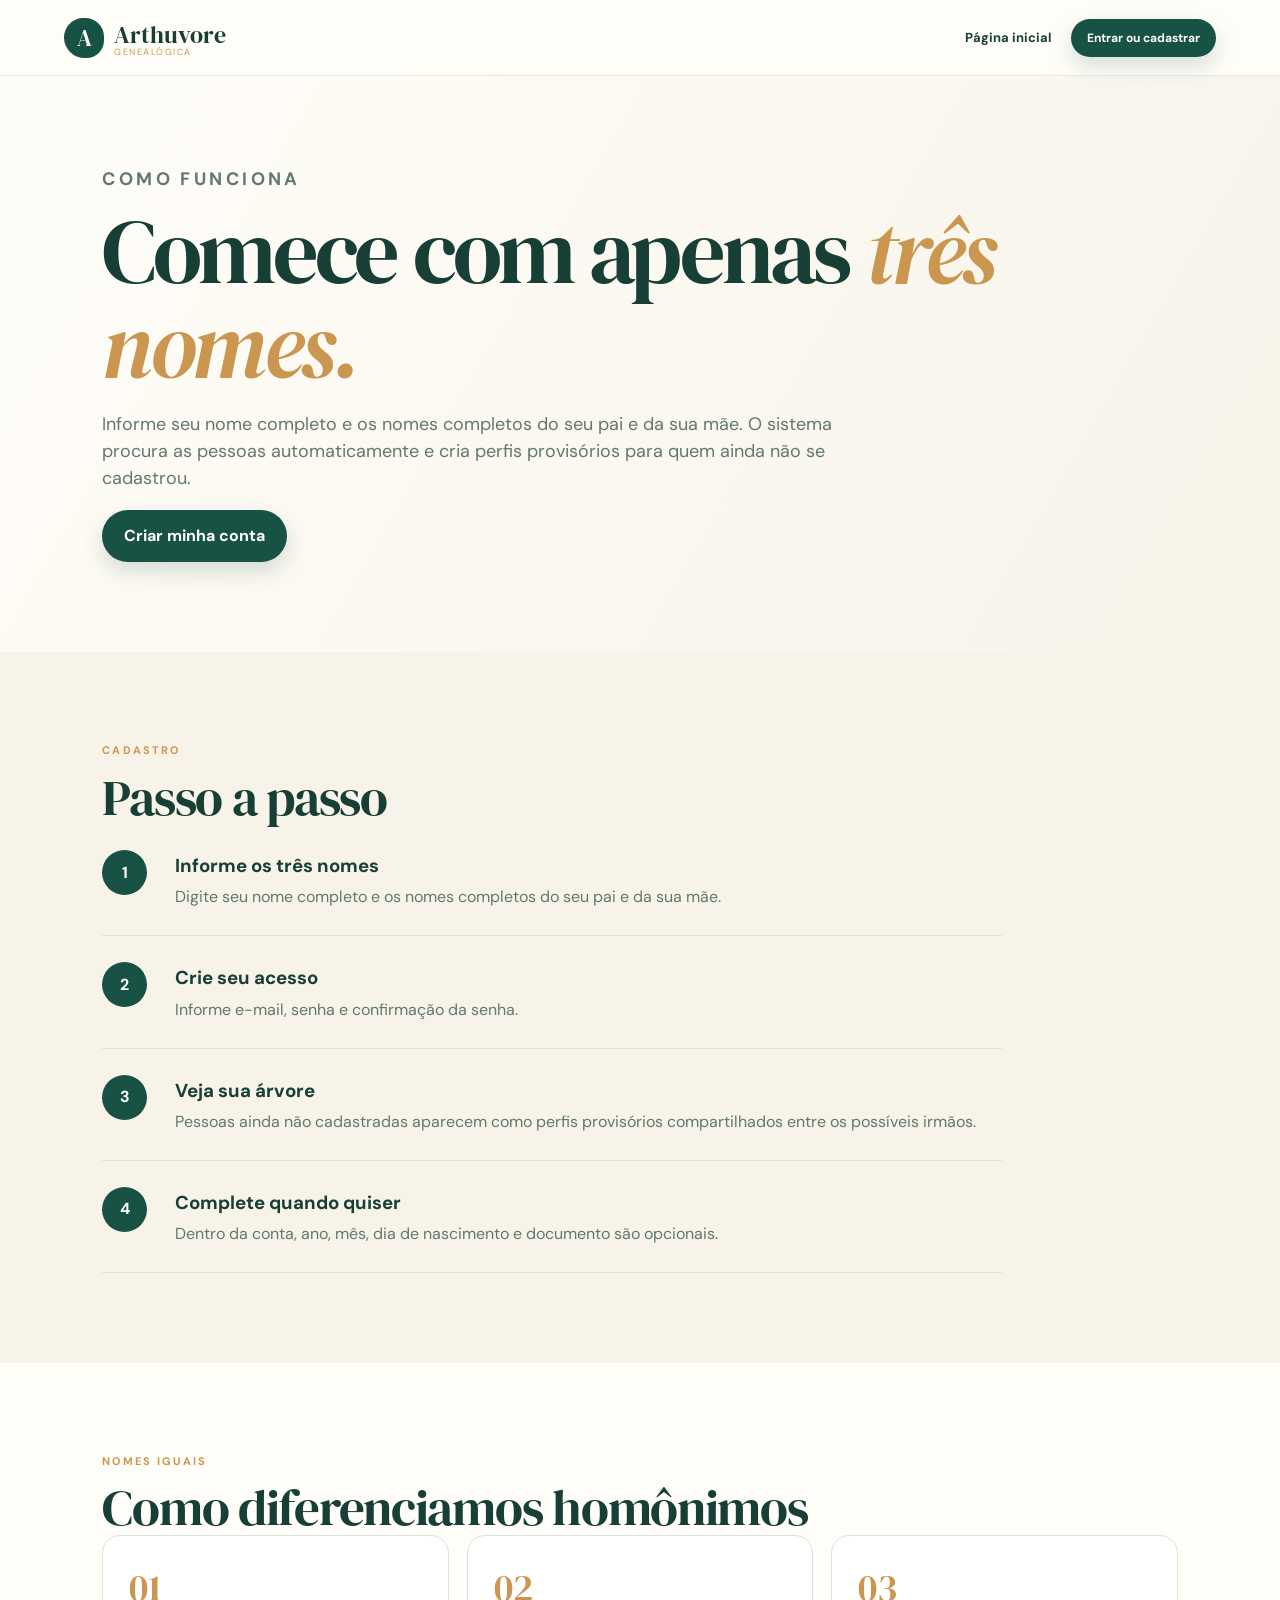
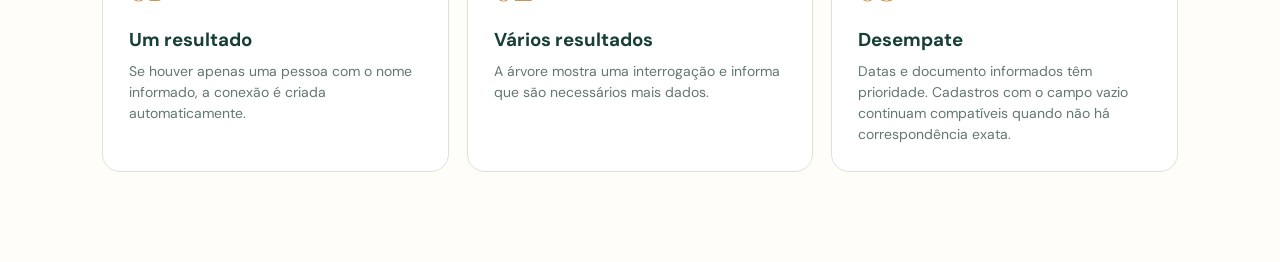
==== commit 1c8a2da9: "Match family relationships by names and optional details" ====
--- a/instrucoes.html
+++ b/instrucoes.html
@@ -7,11 +7,11 @@
   <link rel="preconnect" href="https://fonts.googleapis.com">
   <link rel="preconnect" href="https://fonts.gstatic.com" crossorigin>
   <link href="https://fonts.googleapis.com/css2?family=DM+Sans:wght@400;500;600;700&family=DM+Serif+Display&display=swap" rel="stylesheet">
-  <link rel="stylesheet" href="styles.css">
+  <link rel="stylesheet" href="styles.css?v=20260618-3">
   <style>
     .guide{padding:90px clamp(22px,8vw,120px)}.guide:nth-child(even){background:var(--cream)}
     .guide-hero{min-height:480px;display:grid;align-content:center;background:linear-gradient(120deg,var(--paper),var(--cream))}
-    .guide-hero p{max-width:720px;color:var(--muted);font-size:18px}.guide-grid{display:grid;grid-template-columns:repeat(3,1fr);gap:18px}
+    .guide-hero p{max-width:760px;color:var(--muted);font-size:18px}.guide-grid{display:grid;grid-template-columns:repeat(3,1fr);gap:18px}
     .guide-card{padding:26px;background:white;border:1px solid var(--line);border-radius:18px}.guide-card span{color:var(--gold);font:38px "DM Serif Display"}
     .guide-card h3{margin:12px 0 7px}.guide-card p{margin:0;color:var(--muted);font-size:14px}
     .guide-steps{max-width:900px;margin:0;padding:0;list-style:none}.guide-steps li{padding:26px 0;display:grid;grid-template-columns:55px 1fr;gap:18px;border-bottom:1px solid var(--line)}
@@ -27,38 +27,27 @@
   <main>
     <section class="guide guide-hero">
       <p class="eyebrow">Como funciona</p>
-      <h1>Uma árvore feita de <em>conexões confirmadas.</em></h1>
-      <p>Você cria sua conta, encontra familiares já cadastrados e envia uma solicitação. A relação só aparece na árvore quando a outra pessoa aceita.</p>
+      <h1>Comece com apenas <em>três nomes.</em></h1>
+      <p>Informe seu nome completo e os nomes completos do seu pai e da sua mãe. O sistema procura as pessoas automaticamente e cria perfis provisórios para quem ainda não se cadastrou.</p>
       <div class="hero-actions"><a class="button button-primary" href="index.html">Criar minha conta</a></div>
     </section>
     <section class="guide">
-      <p class="eyebrow">Passo a passo</p>
-      <h2>Comece por você</h2>
+      <p class="eyebrow">Cadastro</p>
+      <h2>Passo a passo</h2>
       <ol class="guide-steps">
-        <li><b>1</b><div><h3>Crie sua conta</h3><p>Informe nome completo, ano de nascimento, sexo, e-mail e uma senha segura.</p></div></li>
-        <li><b>2</b><div><h3>Abra sua árvore</h3><p>Ao entrar, você verá sua árvore pessoal e os atalhos para adicionar pai, mãe ou filho.</p></div></li>
-        <li><b>3</b><div><h3>Busque o familiar</h3><p>Pesquise por nome, ano de nascimento ou ambos. Foto e ano ajudam a diferenciar pessoas com nomes iguais.</p></div></li>
-        <li><b>4</b><div><h3>Envie uma solicitação</h3><p>Selecione a pessoa correta e confirme o parentesco que deseja propor.</p></div></li>
-        <li><b>5</b><div><h3>Aguarde a confirmação</h3><p>A outra pessoa poderá aceitar ou recusar. Nenhum vínculo é criado sem consentimento.</p></div></li>
-        <li><b>6</b><div><h3>Explore e exporte</h3><p>A árvore começa com três graus de distância. Você pode ampliar o filtro até seis graus e exportar em SVG.</p></div></li>
+        <li><b>1</b><div><h3>Informe os três nomes</h3><p>Digite seu nome completo e os nomes completos do seu pai e da sua mãe.</p></div></li>
+        <li><b>2</b><div><h3>Crie seu acesso</h3><p>Informe e-mail, senha e confirmação da senha.</p></div></li>
+        <li><b>3</b><div><h3>Veja sua árvore</h3><p>Pessoas ainda não cadastradas aparecem como perfis provisórios compartilhados entre os possíveis irmãos.</p></div></li>
+        <li><b>4</b><div><h3>Complete quando quiser</h3><p>Dentro da conta, ano, mês, dia de nascimento e documento são opcionais.</p></div></li>
       </ol>
     </section>
     <section class="guide">
-      <p class="eyebrow">Relações</p>
-      <h2>Quem atualiza qual informação?</h2>
+      <p class="eyebrow">Nomes iguais</p>
+      <h2>Como diferenciamos homônimos</h2>
       <div class="guide-grid">
-        <article class="guide-card"><span>01</span><h3>Adicionar pai</h3><p>Você envia a solicitação. Quando ele aceita, o ID dele é adicionado ao campo de pai do seu perfil.</p></article>
-        <article class="guide-card"><span>02</span><h3>Adicionar mãe</h3><p>Você envia a solicitação. Quando ela aceita, o ID dela é adicionado ao campo de mãe do seu perfil.</p></article>
-        <article class="guide-card"><span>03</span><h3>Adicionar filho</h3><p>Ao aceitar, seu ID é adicionado ao perfil do filho como pai ou mãe, conforme o sexo cadastrado em sua conta.</p></article>
-      </div>
-    </section>
-    <section class="guide">
-      <p class="eyebrow">Privacidade</p>
-      <h2>Informações usadas com cuidado</h2>
-      <div class="guide-grid">
-        <article class="guide-card"><h3>CPF não é obrigatório</h3><p>As conexões usam IDs internos automáticos, portanto não é necessário conhecer o documento dos familiares.</p></article>
-        <article class="guide-card"><h3>E-mail não aparece na busca</h3><p>Outros usuários encontram você por nome e ano de nascimento, sem acesso ao seu login.</p></article>
-        <article class="guide-card"><h3>Você controla os vínculos</h3><p>Solicitações recebidas podem ser aceitas ou recusadas dentro da sua conta.</p></article>
+        <article class="guide-card"><span>01</span><h3>Um resultado</h3><p>Se houver apenas uma pessoa com o nome informado, a conexão é criada automaticamente.</p></article>
+        <article class="guide-card"><span>02</span><h3>Vários resultados</h3><p>A árvore mostra uma interrogação e informa que são necessários mais dados.</p></article>
+        <article class="guide-card"><span>03</span><h3>Desempate</h3><p>Datas e documento informados têm prioridade. Cadastros com o campo vazio continuam compatíveis quando não há correspondência exata.</p></article>
       </div>
     </section>
   </main>
--- a/styles.css
+++ b/styles.css
@@ -114,13 +114,30 @@
 .request-status { padding: 6px 10px; border-radius: 20px; font-size: 10px; font-weight: 700; text-transform: uppercase; }
 .status-pending { color: #8a642f; background: #faedcf; }.status-accepted { color: var(--forest); background: var(--mint); }.status-rejected { color: var(--danger); background: #f7dfdf; }
 .profile-form { max-width: 760px; padding: 30px; display: grid; grid-template-columns: 1fr 1fr; gap: 20px; background: var(--paper); border: 1px solid var(--line); border-radius: var(--radius); box-shadow: var(--shadow); }
+.expanded-profile { max-width: 900px; }
 .full { grid-column: 1 / -1; }
 .photo-field { grid-column: 1 / -1; display: flex; align-items: center; gap: 12px; }
 .photo-preview { width: 72px; height: 72px; overflow: hidden; display: grid; place-items: center; background: var(--mint); border-radius: 50%; font-weight: 700; }
+.form-section-title { margin-top: 15px; padding-top: 25px; border-top: 1px solid var(--line); }
+.form-section-title:first-child { margin-top: 0; padding-top: 0; border-top: 0; }
+.form-section-title span { font: 26px "DM Serif Display", serif; }
+.form-section-title p { margin: 3px 0 0; color: var(--muted); font-size: 12px; }
+.profile-actions { display: flex; align-items: center; gap: 16px; flex-wrap: wrap; }
+.parent-summary { margin-bottom: 18px; display: grid; grid-template-columns: 1fr 1fr; gap: 12px; }
+.parent-summary article { padding: 17px 20px; display: grid; background: var(--paper); border: 1px solid var(--line); border-radius: 14px; }
+.parent-summary span { color: var(--gold); font-size: 10px; font-weight: 700; letter-spacing: .14em; text-transform: uppercase; }
+.parent-summary strong { margin-top: 3px; }.parent-summary small { color: var(--muted); }
+.ambiguity-banner { margin-bottom: 18px; padding: 18px 20px; display: grid; grid-template-columns: 1fr auto; align-items: center; gap: 4px 20px; color: #6f4b1f; background: #fff3d8; border: 1px solid #e8c98b; border-radius: 14px; }
+.ambiguity-banner p { margin: 0; font-size: 13px; }.ambiguity-banner .button { grid-column: 2; grid-row: 1 / 3; }
+.tree-node.placeholder rect { fill: var(--cream); stroke: var(--gold); stroke-width: 2; stroke-dasharray: 6 4; }
+.tree-node.placeholder.ambiguous rect { fill: #fff3d8; stroke: #b67829; }
+.tree-node .question-mark { fill: var(--gold); font-size: 18px; font-weight: 700; }
 
 dialog { width: min(520px, calc(100% - 28px)); padding: 0; border: 0; border-radius: var(--radius); box-shadow: 0 30px 100px rgba(0,0,0,.3); }
 dialog::backdrop { background: rgba(7,35,29,.65); backdrop-filter: blur(5px); }
 .auth-card, .dialog-card { position: relative; padding: 34px; display: grid; gap: 17px; }
+#auth-confirm-field { display: none; }
+#auth-form[data-mode="register"] #auth-confirm-field { display: grid; }
 .dialog-close { position: absolute; right: 16px; top: 12px; border: 0; color: var(--muted); background: none; cursor: pointer; font-size: 28px; }
 .auth-card h2, .dialog-card h2 { font-size: 40px; }
 .field-row { display: grid; grid-template-columns: 1fr 1fr; gap: 12px; }
@@ -133,7 +150,7 @@
 @media (max-width: 960px) {
   .landing { grid-template-columns: 1fr; }.landing-tree { min-height: 430px; }
   .dashboard { grid-template-columns: 1fr; }.dashboard-sidebar { padding: 15px; position: sticky; top: 76px; z-index: 10; }
-  .profile-summary, .sidebar-help { display: none; }.sidebar-actions { margin: 0; grid-template-columns: repeat(4, 1fr); }
+  .profile-summary, .sidebar-help { display: none; }.sidebar-actions { margin: 0; grid-template-columns: repeat(2, 1fr); }
   .sidebar-button { justify-content: center; font-size: 0; }.sidebar-button span { font-size: 18px; }
   .people-search { grid-template-columns: 1fr 1fr; }.people-search .button { grid-column: 1 / -1; }
   .panel-heading { align-items: start; flex-direction: column; }.relationship-actions { grid-template-columns: 1fr; }
@@ -145,4 +162,6 @@
   .sidebar-actions { gap: 3px; }.people-search, .profile-form { grid-template-columns: 1fr; padding: 20px; }
   .people-search .button, .full, .photo-field { grid-column: 1; }.connection-card, .request-card { align-items: stretch; flex-direction: column; }
   .request-actions { justify-content: flex-end; }.field-row { grid-template-columns: 1fr; }
+  .parent-summary { grid-template-columns: 1fr; }
+  .ambiguity-banner { grid-template-columns: 1fr; }.ambiguity-banner .button { grid-column: 1; grid-row: auto; justify-self: start; }
 }
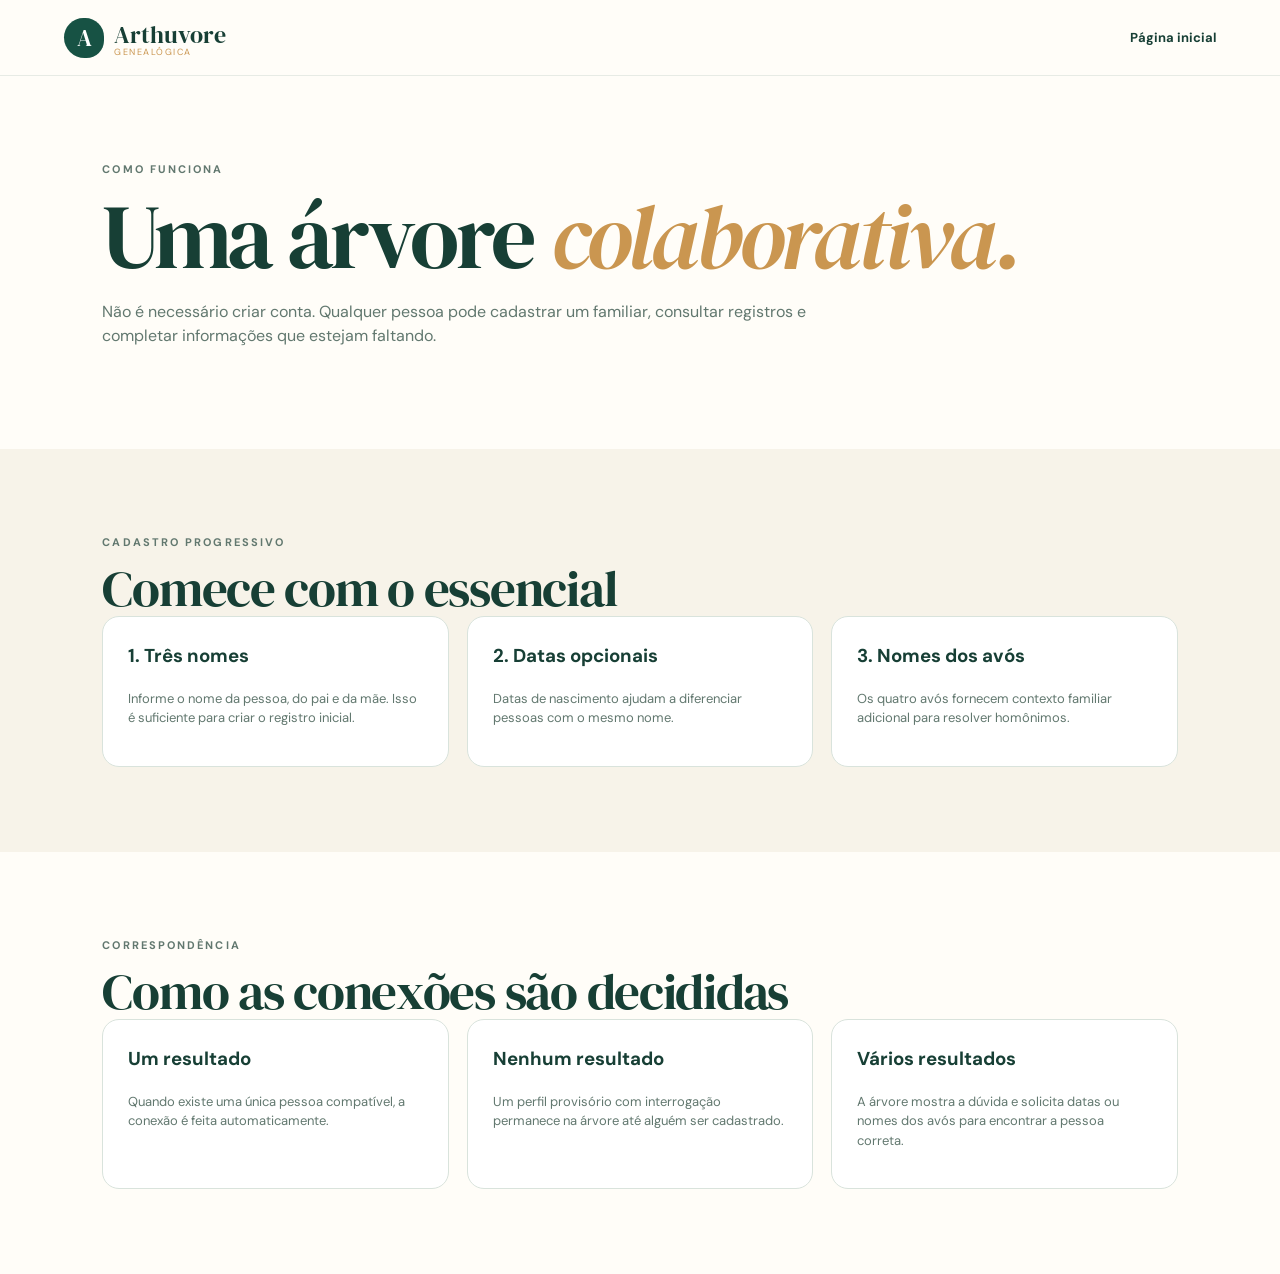
==== commit 09ae78e4: "Simplify into a collaborative public family tree" ====
--- a/instrucoes.html
+++ b/instrucoes.html
@@ -1,55 +1,27 @@
 <!doctype html>
 <html lang="pt-BR">
 <head>
-  <meta charset="UTF-8">
-  <meta name="viewport" content="width=device-width, initial-scale=1">
+  <meta charset="UTF-8"><meta name="viewport" content="width=device-width, initial-scale=1">
   <title>Como funciona — Arthuvore Genealógica</title>
-  <link rel="preconnect" href="https://fonts.googleapis.com">
-  <link rel="preconnect" href="https://fonts.gstatic.com" crossorigin>
+  <link rel="preconnect" href="https://fonts.googleapis.com"><link rel="preconnect" href="https://fonts.gstatic.com" crossorigin>
   <link href="https://fonts.googleapis.com/css2?family=DM+Sans:wght@400;500;600;700&family=DM+Serif+Display&display=swap" rel="stylesheet">
-  <link rel="stylesheet" href="styles.css?v=20260618-3">
-  <style>
-    .guide{padding:90px clamp(22px,8vw,120px)}.guide:nth-child(even){background:var(--cream)}
-    .guide-hero{min-height:480px;display:grid;align-content:center;background:linear-gradient(120deg,var(--paper),var(--cream))}
-    .guide-hero p{max-width:760px;color:var(--muted);font-size:18px}.guide-grid{display:grid;grid-template-columns:repeat(3,1fr);gap:18px}
-    .guide-card{padding:26px;background:white;border:1px solid var(--line);border-radius:18px}.guide-card span{color:var(--gold);font:38px "DM Serif Display"}
-    .guide-card h3{margin:12px 0 7px}.guide-card p{margin:0;color:var(--muted);font-size:14px}
-    .guide-steps{max-width:900px;margin:0;padding:0;list-style:none}.guide-steps li{padding:26px 0;display:grid;grid-template-columns:55px 1fr;gap:18px;border-bottom:1px solid var(--line)}
-    .guide-steps b{width:45px;height:45px;display:grid;place-items:center;color:white;background:var(--forest);border-radius:50%}.guide-steps h3{margin:2px 0 5px}.guide-steps p{margin:0;color:var(--muted)}
-    @media(max-width:800px){.guide-grid{grid-template-columns:1fr}.guide{padding:60px 20px}}
-  </style>
+  <link rel="stylesheet" href="styles.css?v=20260618-4">
+  <style>.guide{padding:85px clamp(22px,8vw,120px)}.guide:nth-child(even){background:var(--cream)}.guide p{max-width:760px;color:var(--muted)}.guide-grid{display:grid;grid-template-columns:repeat(3,1fr);gap:18px}.guide-card{padding:25px;background:white;border:1px solid var(--line);border-radius:17px}.guide-card h3{margin-top:0}.guide-card p{font-size:13px}@media(max-width:760px){.guide-grid{grid-template-columns:1fr}.guide{padding:60px 20px}}</style>
 </head>
 <body>
-  <header class="site-header">
-    <a class="brand" href="index.html"><span class="brand-mark">A</span><span>Arthuvore <small>Genealógica</small></span></a>
-    <nav><a href="index.html">Página inicial</a><a class="button button-primary button-small" href="index.html">Entrar ou cadastrar</a></nav>
-  </header>
+  <header class="site-header"><a class="brand" href="index.html"><span class="brand-mark">A</span><span>Arthuvore <small>Genealógica</small></span></a><nav><a href="index.html">Página inicial</a></nav></header>
   <main>
-    <section class="guide guide-hero">
-      <p class="eyebrow">Como funciona</p>
-      <h1>Comece com apenas <em>três nomes.</em></h1>
-      <p>Informe seu nome completo e os nomes completos do seu pai e da sua mãe. O sistema procura as pessoas automaticamente e cria perfis provisórios para quem ainda não se cadastrou.</p>
-      <div class="hero-actions"><a class="button button-primary" href="index.html">Criar minha conta</a></div>
-    </section>
-    <section class="guide">
-      <p class="eyebrow">Cadastro</p>
-      <h2>Passo a passo</h2>
-      <ol class="guide-steps">
-        <li><b>1</b><div><h3>Informe os três nomes</h3><p>Digite seu nome completo e os nomes completos do seu pai e da sua mãe.</p></div></li>
-        <li><b>2</b><div><h3>Crie seu acesso</h3><p>Informe e-mail, senha e confirmação da senha.</p></div></li>
-        <li><b>3</b><div><h3>Veja sua árvore</h3><p>Pessoas ainda não cadastradas aparecem como perfis provisórios compartilhados entre os possíveis irmãos.</p></div></li>
-        <li><b>4</b><div><h3>Complete quando quiser</h3><p>Dentro da conta, ano, mês, dia de nascimento e documento são opcionais.</p></div></li>
-      </ol>
-    </section>
-    <section class="guide">
-      <p class="eyebrow">Nomes iguais</p>
-      <h2>Como diferenciamos homônimos</h2>
-      <div class="guide-grid">
-        <article class="guide-card"><span>01</span><h3>Um resultado</h3><p>Se houver apenas uma pessoa com o nome informado, a conexão é criada automaticamente.</p></article>
-        <article class="guide-card"><span>02</span><h3>Vários resultados</h3><p>A árvore mostra uma interrogação e informa que são necessários mais dados.</p></article>
-        <article class="guide-card"><span>03</span><h3>Desempate</h3><p>Datas e documento informados têm prioridade. Cadastros com o campo vazio continuam compatíveis quando não há correspondência exata.</p></article>
-      </div>
-    </section>
+    <section class="guide"><p class="eyebrow">Como funciona</p><h1>Uma árvore <em>colaborativa.</em></h1><p>Não é necessário criar conta. Qualquer pessoa pode cadastrar um familiar, consultar registros e completar informações que estejam faltando.</p></section>
+    <section class="guide"><p class="eyebrow">Cadastro progressivo</p><h2>Comece com o essencial</h2><div class="guide-grid">
+      <article class="guide-card"><h3>1. Três nomes</h3><p>Informe o nome da pessoa, do pai e da mãe. Isso é suficiente para criar o registro inicial.</p></article>
+      <article class="guide-card"><h3>2. Datas opcionais</h3><p>Datas de nascimento ajudam a diferenciar pessoas com o mesmo nome.</p></article>
+      <article class="guide-card"><h3>3. Nomes dos avós</h3><p>Os quatro avós fornecem contexto familiar adicional para resolver homônimos.</p></article>
+    </div></section>
+    <section class="guide"><p class="eyebrow">Correspondência</p><h2>Como as conexões são decididas</h2><div class="guide-grid">
+      <article class="guide-card"><h3>Um resultado</h3><p>Quando existe uma única pessoa compatível, a conexão é feita automaticamente.</p></article>
+      <article class="guide-card"><h3>Nenhum resultado</h3><p>Um perfil provisório com interrogação permanece na árvore até alguém ser cadastrado.</p></article>
+      <article class="guide-card"><h3>Vários resultados</h3><p>A árvore mostra a dúvida e solicita datas ou nomes dos avós para encontrar a pessoa correta.</p></article>
+    </div></section>
   </main>
 </body>
 </html>
--- a/styles.css
+++ b/styles.css
@@ -146,6 +146,26 @@
 .form-status { min-height: 18px; margin: 0; color: var(--muted); font-size: 12px; }.form-status.error { color: var(--danger); }.form-status.success { color: var(--forest); }
 .toast { position: fixed; right: 20px; bottom: 20px; z-index: 50; padding: 13px 18px; color: white; background: var(--forest); border-radius: 12px; box-shadow: var(--shadow); opacity: 0; transform: translateY(15px); pointer-events: none; transition: .25s; }
 .toast.show { opacity: 1; transform: none; }
+.public-section { padding: 90px clamp(22px, 7vw, 105px); }
+.search-area, .tree-area { background: var(--cream); }
+.section-heading { margin-bottom: 38px; display: flex; align-items: end; justify-content: space-between; gap: 35px; }
+.section-heading > p { max-width: 500px; color: var(--muted); }
+.search-box { max-width: 900px; padding: 22px; display: grid; grid-template-columns: 1fr auto; align-items: end; gap: 14px; background: var(--paper); border: 1px solid var(--line); border-radius: 18px; }
+.search-hint { color: var(--muted); font-size: 12px; }
+.people-results { display: grid; gap: 10px; }
+.person-result-card { padding: 18px 20px; display: flex; align-items: center; justify-content: space-between; gap: 20px; background: var(--paper); border: 1px solid var(--line); border-radius: 15px; }
+.person-result-card > div:first-child { display: grid; }.person-result-card span { color: var(--muted); font-size: 12px; }
+.result-actions { display: flex; gap: 7px; }
+.collaborative-form { max-width: 920px; margin: 0 auto; padding: 32px; background: var(--paper); border: 1px solid var(--line); border-radius: var(--radius); box-shadow: var(--shadow); }
+.basic-fields, .optional-panel { display: grid; grid-template-columns: 1fr 1fr; gap: 18px; }
+.optional-toggle { width: 100%; margin-top: 22px; padding: 17px; display: flex; align-items: center; gap: 12px; color: var(--ink); background: var(--mint); border: 1px solid var(--line); border-radius: 14px; cursor: pointer; text-align: left; }
+.optional-toggle > span { width: 34px; height: 34px; display: grid; place-items: center; color: white; background: var(--forest); border-radius: 50%; font-size: 20px; }
+.optional-toggle div { display: flex; gap: 8px; align-items: baseline; }.optional-toggle small { color: var(--gold); font-weight: 700; text-transform: uppercase; }
+.optional-description { margin: 8px 3px 20px; color: var(--muted); font-size: 12px; }
+.grandparents-panel { display: grid; grid-template-columns: 1fr 1fr; gap: 18px; }
+.grandparent-group { padding: 20px; display: grid; gap: 14px; background: var(--cream); border-radius: 15px; }
+.grandparent-group h3 { margin: 0; font: 22px "DM Serif Display", serif; }
+.form-actions { margin-top: 25px; display: flex; align-items: center; gap: 12px; flex-wrap: wrap; }
 
 @media (max-width: 960px) {
   .landing { grid-template-columns: 1fr; }.landing-tree { min-height: 430px; }
@@ -154,6 +174,7 @@
   .sidebar-button { justify-content: center; font-size: 0; }.sidebar-button span { font-size: 18px; }
   .people-search { grid-template-columns: 1fr 1fr; }.people-search .button { grid-column: 1 / -1; }
   .panel-heading { align-items: start; flex-direction: column; }.relationship-actions { grid-template-columns: 1fr; }
+  .section-heading { align-items: start; flex-direction: column; }
 }
 @media (max-width: 640px) {
   .site-header { padding: 0 14px; }.brand { font-size: 19px; }#public-nav > a { display: none; }
@@ -164,4 +185,7 @@
   .request-actions { justify-content: flex-end; }.field-row { grid-template-columns: 1fr; }
   .parent-summary { grid-template-columns: 1fr; }
   .ambiguity-banner { grid-template-columns: 1fr; }.ambiguity-banner .button { grid-column: 1; grid-row: auto; justify-self: start; }
+  .public-section { padding: 60px 18px; }.search-box, .basic-fields, .optional-panel, .grandparents-panel { grid-template-columns: 1fr; }
+  .person-result-card { align-items: stretch; flex-direction: column; }.result-actions { justify-content: flex-end; }
+  .collaborative-form { padding: 20px; }.optional-toggle div { align-items: start; flex-direction: column; gap: 1px; }
 }
